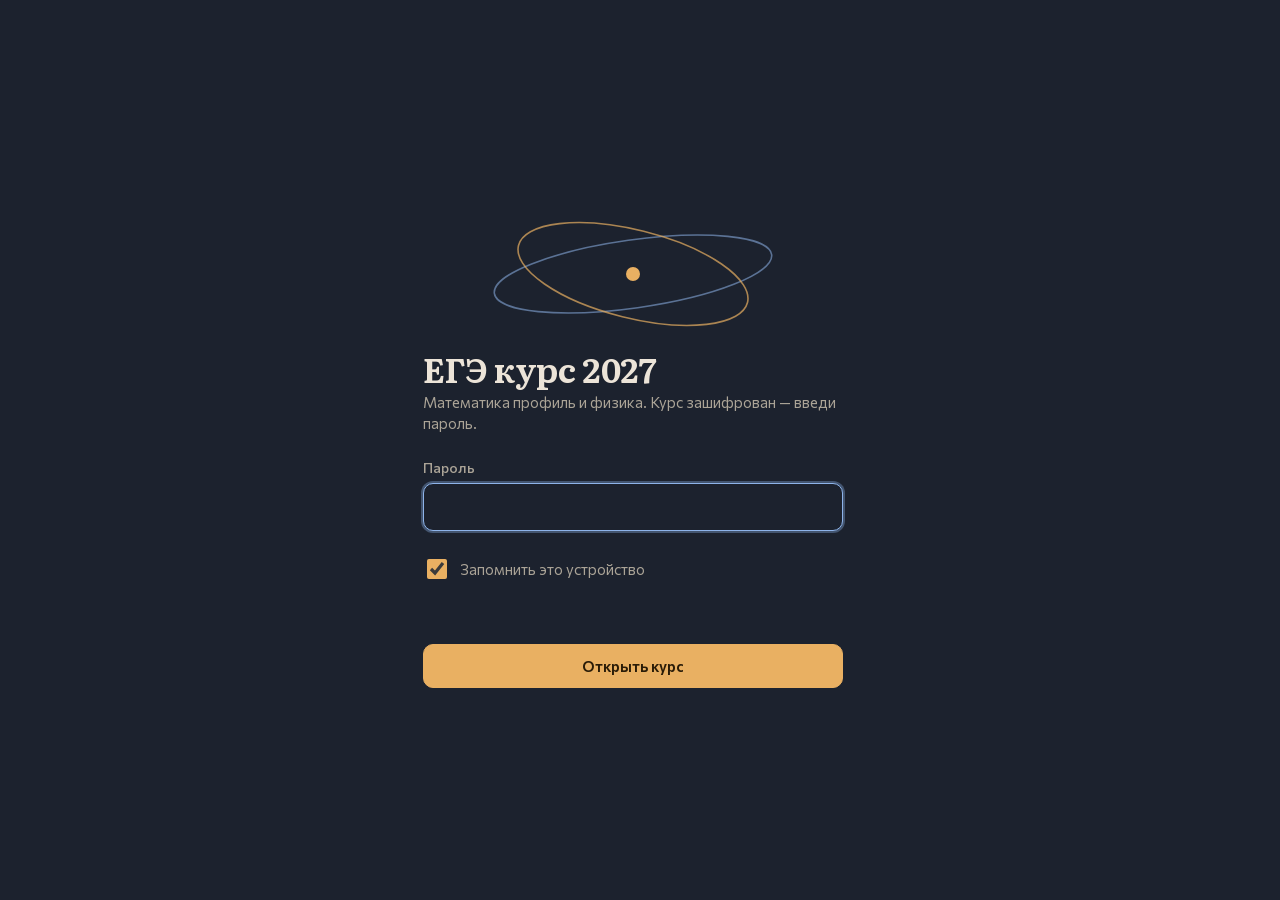
==== index.html @ e1918b82 "Этап 4: каркас курса — шифрование, PWA, прогресс, план, тренажёр, калькулятор - вход по паролю: PBKD" ====
<!doctype html>
<html lang="ru">
<head>
<meta charset="utf-8">
<meta name="viewport" content="width=device-width, initial-scale=1, viewport-fit=cover">
<meta name="theme-color" content="#1C222E">
<meta name="color-scheme" content="dark">
<meta name="robots" content="noindex, nofollow">
<meta name="referrer" content="no-referrer">
<meta http-equiv="Content-Security-Policy" content="default-src 'self'; script-src 'self' blob:; style-src 'self' 'unsafe-inline'; img-src 'self' data: blob:; font-src 'self'; connect-src 'self'; worker-src 'self'; manifest-src 'self'; base-uri 'none'; form-action 'none'; object-src 'none'">
<title>ЕГЭ курс 2027</title>
<meta name="description" content="Личный курс подготовки к ЕГЭ: профильная математика и физика">
<link rel="manifest" href="manifest.webmanifest">
<link rel="icon" href="assets/img/icon.svg" type="image/svg+xml">
<link rel="apple-touch-icon" href="assets/img/icon-180.png">
<meta name="apple-mobile-web-app-capable" content="yes">
<meta name="mobile-web-app-capable" content="yes">
<meta name="apple-mobile-web-app-status-bar-style" content="black-translucent">
<meta name="apple-mobile-web-app-title" content="ЕГЭ 2027">
<link rel="preload" href="assets/fonts/literata.woff2" as="font" type="font/woff2" crossorigin>
<link rel="preload" href="assets/fonts/commissioner.woff2" as="font" type="font/woff2" crossorigin>
<link rel="stylesheet" href="assets/css/tokens.css">
<link rel="stylesheet" href="assets/css/base.css">
<link rel="stylesheet" href="assets/css/chertezh.css">
<link rel="stylesheet" href="assets/vendor/katex/katex.min.css">
</head>
<body>
<a class="sr" href="#main">К содержанию</a>
<header class="top" id="top" hidden></header>
<main id="main" tabindex="-1">
  <div class="lock"><div class="lock-box"><h1>ЕГЭ курс 2027</h1><p class="lead">Загрузка…</p></div></div>
</main>
<div id="calc-host"></div>
<noscript><div class="page"><h1>ЕГЭ курс 2027</h1><p>Курс зашифрован и открывается только с включённым JavaScript.</p></div></noscript>
<script type="module" src="assets/js/app.js"></script>
</body>
</html>
---- assets/css/tokens.css ----
/* Токены дизайна «Вечерняя лампа» — значения и роли в DESIGN.md. Страницы используют только имена. */
@font-face { font-family: Literata; src: url("../fonts/literata.woff2") format("woff2"); font-weight: 400 700; font-style: normal; font-display: swap; }
@font-face { font-family: Literata; src: url("../fonts/literata-italic.woff2") format("woff2"); font-weight: 400; font-style: italic; font-display: swap; }
@font-face { font-family: Commissioner; src: url("../fonts/commissioner.woff2") format("woff2"); font-weight: 400 700; font-display: swap; }
:root {
  color-scheme: dark;
  /* цвет */
  --bg: #1C222E; --surface: #242B39; --surface2: #2C3546; --line: #3B4558; --line-strong: #66708A;
  --text: #ECE4D8; --muted: #ABA497; --primary: #E9B062; --on-primary: #2A1C08;
  --blue: #8EB4EA; --peach: #F2A98F; --ok: #8DC9A0; --err: #E8857A;
  --tint-blue: color-mix(in srgb, var(--blue) 12%, var(--surface));
  --tint-peach: color-mix(in srgb, var(--peach) 12%, var(--surface));
  --tint-ok: color-mix(in srgb, var(--ok) 12%, var(--surface));
  --tint-err: color-mix(in srgb, var(--err) 12%, var(--surface));
  /* шрифты */
  --font-text: Literata, Georgia, "Times New Roman", serif;
  --font-ui: Commissioner, system-ui, -apple-system, "Segoe UI", sans-serif;
  --font-math: KaTeX_Main, "Times New Roman", serif;
  /* шкала текста */
  --fs-h1: clamp(26px, 2.2vw + 18px, 34px); --fs-h2: clamp(20px, 1vw + 16px, 22px);
  --fs-text: clamp(18px, 0.3vw + 17px, 19px); --fs-ui: 15px; --fs-small: 13px;
  --lh-text: 1.65; --lh-head: 1.18; --lh-ui: 1.4;
  /* отступы и форма */
  --s1: 4px; --s2: 8px; --s3: 12px; --s4: 16px; --s5: 24px; --s6: 32px; --s7: 48px; --s8: 64px;
  --r-btn: 10px; --r-field: 12px; --r-panel: 16px;
  --measure: 720px; --page: 1200px; --tap: 44px;
  /* движение */
  --t-fast: 160ms; --t-ui: 220ms; --t-draw: 700ms; --t-fade: 350ms; --ease: cubic-bezier(.2, .7, .2, 1);
}
---- assets/css/base.css ----
/* Общий вид «Вечерняя лампа» — DESIGN.md. Только токены из tokens.css. */
*, *::before, *::after { box-sizing: border-box; }
html { -webkit-text-size-adjust: 100%; scrollbar-gutter: stable; }
body { margin: 0; background: var(--bg); color: var(--text); font: var(--fs-text)/var(--lh-text) var(--font-text); min-height: 100dvh;
  padding: env(safe-area-inset-top) env(safe-area-inset-right) env(safe-area-inset-bottom) env(safe-area-inset-left); }
button, input, select, textarea { font: inherit; color: inherit; }
a { color: var(--blue); text-underline-offset: 3px; }
:focus-visible { outline: 2px solid var(--blue); outline-offset: 2px; border-radius: 4px; }
[hidden] { display: none !important; }
.sr { position: absolute; width: 1px; height: 1px; overflow: hidden; clip: rect(0 0 0 0); white-space: nowrap; }
.ui { font-family: var(--font-ui); }
.muted { color: var(--muted); }
.nb { white-space: nowrap; }
.katex { font-size: 1.05em; }
.mathd { overflow-x: auto; overflow-y: hidden; padding: var(--s2) 0; margin: var(--s2) 0; }

/* ---------- шапка ---------- */
.top { position: sticky; top: 0; z-index: 20; background: color-mix(in srgb, var(--bg) 92%, transparent); border-bottom: 1px solid var(--line);
  font: 500 var(--fs-ui)/1 var(--font-ui); }
.top-in { max-width: var(--page); margin: 0 auto; display: flex; align-items: center; gap: var(--s2); padding: var(--s2) var(--s4); min-height: 56px; }
.brand { font-weight: 700; color: var(--text); text-decoration: none; margin-right: var(--s2); white-space: nowrap; }
.brand span { color: var(--primary); }
.nav { display: flex; gap: 2px; flex: 1; overflow-x: auto; scrollbar-width: none; }
.nav a { color: var(--muted); text-decoration: none; padding: 10px 12px; border-radius: var(--r-btn); white-space: nowrap; }
.nav a[aria-current="page"] { color: var(--text); background: var(--surface); }
.iconbtn { width: var(--tap); height: var(--tap); display: inline-grid; place-items: center; border: 0; background: transparent; color: var(--muted); border-radius: var(--r-btn); cursor: pointer; flex: none; }
.iconbtn:hover { color: var(--text); background: var(--surface); }
.iconbtn svg { width: 22px; height: 22px; stroke: currentColor; fill: none; stroke-width: 1.75; stroke-linecap: round; stroke-linejoin: round; }
.iconbtn[aria-pressed="false"] { opacity: .55; }
.sync-dot { width: 8px; height: 8px; border-radius: 50%; background: var(--ok); flex: none; }
.sync-dot.wait { background: var(--primary); } .sync-dot.off { background: var(--line-strong); }
/* телефон: разделы — нижняя панель (до неё достаёт большой палец), шапка — только бренд и кнопки */
@media (max-width: 760px) {
  .top-in { min-height: 52px; } .brand { flex: 1; }
  .nav { position: fixed; left: 0; right: 0; bottom: 0; z-index: 30; justify-content: space-around; gap: 0; background: color-mix(in srgb, var(--bg) 96%, transparent);
    border-top: 1px solid var(--line); padding: 4px 4px calc(4px + env(safe-area-inset-bottom)); }
  .nav a { flex: 1; text-align: center; padding: 12px 4px; font-size: 13px; border-radius: 10px; }
  body { padding-bottom: calc(64px + env(safe-area-inset-bottom)); }
  .toast { bottom: calc(80px + env(safe-area-inset-bottom)); }
}

/* ---------- страница ---------- */
.page { max-width: var(--page); margin: 0 auto; padding: var(--s5) var(--s4) var(--s8); }
.prose { max-width: var(--measure); }
h1 { font: 650 var(--fs-h1)/var(--lh-head) var(--font-text); margin: 0 0 var(--s2); text-wrap: balance; letter-spacing: -.01em; }
h2 { font: 650 var(--fs-h2)/1.25 var(--font-text); margin: var(--s7) 0 var(--s3); text-wrap: balance; scroll-margin-top: 72px; }
h3 { font: 650 19px/1.3 var(--font-text); margin: var(--s5) 0 var(--s2); scroll-margin-top: 72px; }
p { margin: 0 0 var(--s3); }
.lead { font: 400 15px/1.45 var(--font-ui); color: var(--muted); margin: 0 0 var(--s5); }
.grid2 { display: grid; gap: var(--s4); grid-template-columns: minmax(0, 1fr); }
@media (min-width: 900px) { .grid2 { grid-template-columns: minmax(0, 1.3fr) minmax(0, 1fr); } }

/* ---------- кнопки ---------- */
.btn { min-height: var(--tap); padding: 0 var(--s4); border-radius: var(--r-btn); border: 1px solid var(--line-strong); background: transparent; color: var(--text);
  font: 600 15px/1 var(--font-ui); display: inline-flex; align-items: center; justify-content: center; gap: var(--s2); cursor: pointer; text-decoration: none;
  transition: transform var(--t-fast) var(--ease), background var(--t-fast); }
.btn:hover { transform: translateY(-1px); }
.btn:disabled { opacity: .4; transform: none; cursor: default; }
.btn.primary { background: var(--primary); border-color: var(--primary); color: var(--on-primary); }
.btn.primary:hover { background: color-mix(in srgb, var(--primary) 92%, white); }
.btn.quiet { border-color: transparent; color: var(--blue); padding: 0 var(--s2); }
.btn.small { min-height: 36px; font-size: 14px; padding: 0 var(--s3); }
.row { display: flex; flex-wrap: wrap; gap: var(--s2); align-items: center; }

/* ---------- карточки ---------- */
.card { background: var(--surface); border-radius: var(--r-panel); padding: var(--s4) var(--s5); }
.card + .card { margin-top: var(--s3); }
.card h3:first-child, .card h2:first-child { margin-top: 0; }
.hint, .trap, .key, .known, .result { border-radius: var(--r-field); padding: var(--s3) var(--s4); margin: var(--s3) 0; font-size: .94em; }
.hint { background: var(--tint-blue); } .hint b, .hint strong:first-child { font-family: var(--font-ui); color: var(--blue); }
.trap { background: var(--tint-peach); } .trap > b { font-family: var(--font-ui); color: var(--peach); }
.key { background: color-mix(in srgb, var(--primary) 10%, var(--surface)); }
.hint p:last-child, .trap p:last-child, .key p:last-child { margin: 0; }
.result.ok { background: var(--tint-ok); } .result.bad { background: var(--tint-err); }
.result b { font-family: var(--font-ui); } .result.ok b { color: var(--ok); } .result.bad b { color: var(--err); }
.tbl { overflow-x: auto; margin: var(--s3) 0; }
table { border-collapse: collapse; font: 15px/1.4 var(--font-ui); min-width: 100%; }
th, td { text-align: left; padding: 8px 12px; border-bottom: 1px solid var(--line); vertical-align: top; }
th { color: var(--muted); font-weight: 600; }
td { font-variant-numeric: tabular-nums; }

/* ---------- поля ---------- */
.field { display: grid; gap: 6px; font: 500 14px/1.3 var(--font-ui); color: var(--muted); }
.input { min-height: 48px; border-radius: var(--r-btn); border: 1px solid var(--line-strong); background: var(--bg); color: var(--text); padding: 0 14px; font: 500 18px/1 var(--font-ui); width: 100%; min-width: 0; }
.input:focus { border-color: var(--blue); outline: none; box-shadow: 0 0 0 2px color-mix(in srgb, var(--blue) 35%, transparent); }
textarea.input { min-height: 120px; padding: 12px 14px; line-height: 1.5; font: 400 16px/1.5 var(--font-text); resize: vertical; }
.answer { display: flex; gap: var(--s2); margin-top: var(--s4); } .answer .input { flex: 1; }
.check { display: flex; gap: 10px; align-items: center; font: 15px/1.3 var(--font-ui); color: var(--muted); min-height: var(--tap); }
.check input { width: 20px; height: 20px; accent-color: var(--primary); }

/* ---------- вход ---------- */
.lock { min-height: 100dvh; display: grid; place-items: center; padding: var(--s5) var(--s4); }
.lock-box { width: min(420px, 100%); }
.lock h1 { margin-bottom: var(--s1); }
.lock form { display: grid; gap: var(--s4); margin-top: var(--s5); }
.lock .err { color: var(--err); font: 500 15px/1.4 var(--font-ui); min-height: 1.4em; margin: 0; }
.lock-art { width: 100%; max-width: 320px; margin: 0 auto var(--s4); display: block; }

/* ---------- главная ---------- */
.home { display: grid; gap: var(--s5); grid-template-columns: minmax(0, 1fr); }
@media (min-width: 960px) { .home { grid-template-columns: minmax(0, 1.15fr) minmax(0, 1fr); align-items: start; } }
.orbits-wrap { background: var(--surface); border-radius: var(--r-panel); padding: var(--s2); position: relative; }
.orbits-wrap svg { display: block; width: 100%; height: auto; touch-action: none; }
/* орбиты: цвет узла = состояние номера (селекторы сильнее стилей движка .ch …) */
.orbits-wrap .ch .orbit-m { stroke: var(--primary); stroke-opacity: .5; stroke-width: 1.4; }
.orbits-wrap .ch .orbit-f { stroke: var(--blue); stroke-opacity: .5; stroke-width: 1.4; }
.orbits-wrap .ch .ch-pt.node-new { fill: var(--line-strong); } .orbits-wrap .ch .ch-pt.node-work { fill: var(--blue); } .orbits-wrap .ch .ch-pt.node-done { fill: var(--primary); }
.orbits-wrap .ch .ch-pt.node-soon { fill-opacity: .55; } .orbits-wrap .ch .ch-pt.node-core { fill: var(--primary); stroke: none; }
.orbits-wrap .ch .ch-pt-hid { fill-opacity: .4; }
.orbits-wrap .ch .ch-label.node { font: 600 13px/1 var(--font-ui); font-style: normal; fill: var(--muted); stroke: var(--surface); stroke-width: 3px; }
.orbits-wrap .ch .ch-label.orbit-name { font: 600 13px/1 var(--font-ui); font-style: normal; fill: var(--text); stroke: var(--surface); stroke-width: 3px; }
.orbits-wrap svg { cursor: grab; }
.orbits-legend { display: flex; flex-wrap: wrap; gap: var(--s4); font: 13px/1.3 var(--font-ui); color: var(--muted); padding: var(--s2) var(--s3) var(--s3); }
.orbits-legend i { display: inline-block; width: 10px; height: 10px; border-radius: 50%; margin-right: 6px; vertical-align: -1px; }
.stats { display: grid; grid-template-columns: repeat(2, minmax(0, 1fr)); gap: var(--s3); }
.stat { background: var(--surface); border-radius: var(--r-field); padding: var(--s3) var(--s4); font-family: var(--font-ui); }
.stat .v { font: 700 28px/1.1 var(--font-ui); font-variant-numeric: tabular-nums; }
.stat .l { font-size: 13px; color: var(--muted); margin-top: 4px; }
.bar { height: 6px; background: var(--line); border-radius: 3px; overflow: hidden; margin-top: 8px; }
.bar > i { display: block; height: 100%; background: var(--primary); border-radius: 3px; }
.today .blocks { display: grid; gap: var(--s2); margin: var(--s3) 0 var(--s4); }
.block { display: grid; grid-template-columns: 56px minmax(0, 1fr); gap: var(--s3); align-items: start; padding: var(--s3); border-radius: var(--r-field); background: var(--surface2); font: 15px/1.4 var(--font-ui); }
.block .min { color: var(--primary); font-weight: 700; font-variant-numeric: tabular-nums; }
.block a { color: var(--text); }

/* ---------- списки номеров ---------- */
.nums { display: grid; gap: var(--s2); grid-template-columns: repeat(auto-fill, minmax(min(100%, 300px), 1fr)); }
.num { display: grid; grid-template-columns: 48px minmax(0, 1fr) auto; gap: var(--s3); align-items: center; padding: var(--s3) var(--s4); border-radius: var(--r-field);
  background: var(--surface); color: var(--text); text-decoration: none; font: 15px/1.35 var(--font-ui); border: 1px solid transparent; }
.num:hover { border-color: var(--line-strong); }
.num .n { font: 700 22px/1 var(--font-ui); color: var(--muted); font-variant-numeric: tabular-nums; }
.num .t { font-weight: 600; } .num .s { color: var(--muted); font-size: 13px; }
.num .st { font-size: 12px; color: var(--muted); text-align: right; }
.num.done .n { color: var(--primary); } .num.work .n { color: var(--blue); }
.num.soon { opacity: .6; }
.part-h { font: 600 14px/1.3 var(--font-ui); color: var(--muted); margin: var(--s5) 0 var(--s2); }

/* ---------- номер ---------- */
.num-head .row { margin-top: var(--s3); }
.tabs { display: flex; gap: 2px; border-bottom: 1px solid var(--line); margin: var(--s4) 0 var(--s5); overflow-x: auto; scrollbar-width: none; font: 600 15px/1 var(--font-ui); }
.tabs a { padding: 12px 14px; color: var(--muted); text-decoration: none; border-bottom: 2px solid transparent; white-space: nowrap; }
.tabs a[aria-current="page"] { color: var(--text); border-color: var(--primary); }
.doc { max-width: 1100px; }
.doc > :is(p, ul, ol, h2, h3, .hint, .trap, .key, .tbl, .mathd, .criteria) { max-width: var(--measure); }
.doc ul, .doc ol { padding-left: 1.3em; margin: 0 0 var(--s3); } .doc li { margin: 4px 0; }
.doc .mathd { position: relative; }
.add-formula { position: absolute; right: 0; top: 50%; transform: translateY(-50%); }
figure.fig { margin: var(--s4) 0; max-width: 560px; background: var(--surface2); border-radius: var(--r-field); padding: var(--s2); }
/* разворот примера: рисунок + шаги */
.example { margin: var(--s5) 0; display: grid; gap: var(--s4); grid-template-columns: minmax(0, 1fr); }
@media (min-width: 900px) { .example { grid-template-columns: minmax(0, 1.15fr) minmax(0, 1fr); align-items: start; } .example .panel { position: sticky; top: 72px; } }
.panel { background: var(--surface); border-radius: var(--r-panel); padding: var(--s2); }
.stage { background: var(--surface2); border-radius: var(--r-field); position: relative; overflow: hidden; }
.stage > svg { display: block; width: 100%; height: auto; }
.stage .view { position: absolute; top: 8px; right: 8px; min-height: 40px; z-index: 2; }
.stepbar { display: flex; gap: 6px; margin-top: var(--s2); align-items: center; }
.stepbar .chips { display: flex; gap: 6px; flex: 1; min-width: 0; }
.stepbar button { min-height: var(--tap); border-radius: var(--r-btn); border: 1px solid var(--line-strong); background: transparent; color: var(--muted); font: 500 14px/1.1 var(--font-ui); padding: 0 10px; cursor: pointer; }
.stepbar .chips button { flex: 1 1 0; min-width: 0; padding: 0 4px; overflow: hidden; text-overflow: ellipsis; white-space: nowrap; }
.stepbar button[aria-current="step"] { background: var(--primary); border-color: var(--primary); color: var(--on-primary); font-weight: 650; }
.stepbar .chips .nm { display: none; }
@media (min-width: 900px) { .stepbar .chips .n { display: none; } .stepbar .chips .nm { display: inline; } }
.caption { font: 15px/1.45 var(--font-ui); color: var(--muted); margin: var(--s2) var(--s1) 0; min-height: 2.9em; }
.caption b { color: var(--primary); }
.stepcards { display: grid; gap: var(--s2); min-width: 0; }
.stepcard, .task, .doc { overflow-wrap: break-word; min-width: 0; }
.stepcard { background: var(--surface); border-radius: var(--r-field); padding: var(--s3) var(--s4); border-left: 3px solid var(--line); cursor: pointer; }
.stepcard h4 { font: 650 15px/1.3 var(--font-ui); margin: 0 0 4px; color: var(--muted); }
.stepcard p:last-child { margin: 0; }
.stepcard.cur { border-left-color: var(--primary); } .stepcard.cur h4 { color: var(--primary); }
.stepcard.later { opacity: .55; }
.ex-answer { font: 600 15px/1.4 var(--font-ui); color: var(--ok); margin-top: var(--s2); }
@media (max-width: 899px) { .example .panel { position: sticky; top: 52px; z-index: 5; } .example .stage > svg { max-height: 40dvh; } }
/* тренажёр */
.task { background: var(--surface); border-radius: var(--r-panel); padding: var(--s4) var(--s5); max-width: 860px; }
.task-meta { font: 13px/1.3 var(--font-ui); color: var(--muted); display: flex; gap: var(--s3); flex-wrap: wrap; margin-bottom: var(--s2); }
.task .fig { margin: var(--s3) 0; }
.typebar { display: flex; flex-wrap: wrap; gap: 6px; margin-bottom: var(--s4); }
.typebar button { min-height: 36px; border-radius: 18px; border: 1px solid var(--line-strong); background: transparent; color: var(--muted); font: 500 14px/1 var(--font-ui); padding: 0 14px; cursor: pointer; }
.typebar button[aria-pressed="true"] { border-color: var(--primary); color: var(--text); }
.src { font: 13px/1.4 var(--font-ui); color: var(--muted); margin-top: var(--s3); }

/* ---------- калькулятор ---------- */
.calc { position: fixed; right: 16px; bottom: 16px; width: 340px; max-width: calc(100vw - 32px); z-index: 40; background: var(--surface); border: 1px solid var(--line-strong);
  border-radius: var(--r-panel); box-shadow: 0 18px 40px rgba(0, 0, 0, .35); font-family: var(--font-ui); }
.calc-h { display: flex; align-items: center; gap: var(--s2); padding: 6px 6px 6px 14px; cursor: move; touch-action: none; border-bottom: 1px solid var(--line); }
.calc-h b { flex: 1; font-size: 14px; }
.calc-modes { display: flex; gap: 4px; padding: 8px 10px 0; }
.calc-modes button { flex: 1; min-height: 36px; border-radius: 8px; border: 1px solid var(--line-strong); background: transparent; color: var(--muted); font: 600 13px/1 var(--font-ui); cursor: pointer; }
.calc-modes button[aria-pressed="true"] { background: var(--primary); color: var(--on-primary); border-color: var(--primary); }
.calc-screen { margin: 10px; padding: 10px 12px; border-radius: 10px; background: var(--bg); min-height: 76px; text-align: right; }
.calc-screen .expr { font: 15px/1.4 var(--font-ui); color: var(--muted); word-break: break-all; min-height: 1.4em; }
.calc-screen .res { font: 600 26px/1.2 var(--font-ui); font-variant-numeric: tabular-nums; word-break: break-all; }
.calc-screen .note { font: 12px/1.3 var(--font-ui); color: var(--peach); min-height: 1.3em; }
.keys { display: grid; grid-template-columns: repeat(5, 1fr); gap: 6px; padding: 0 10px 10px; }
.keys button { min-height: 44px; border-radius: 9px; border: 0; background: var(--surface2); color: var(--text); font: 600 16px/1 var(--font-ui); cursor: pointer; }
.keys button.op { color: var(--blue); } .keys button.eq { background: var(--primary); color: var(--on-primary); } .keys button.fn { font-size: 14px; color: var(--muted); }
.calc-extra { padding: 0 10px 10px; display: grid; gap: 8px; }
.calc-extra .consts { display: flex; flex-wrap: wrap; gap: 4px; }
.calc-extra .consts button { min-height: 32px; border-radius: 8px; border: 1px solid var(--line); background: transparent; color: var(--muted); font: 13px/1 var(--font-ui); padding: 0 8px; cursor: pointer; }
.calc-extra select { min-height: 36px; border-radius: 8px; background: var(--bg); color: var(--text); border: 1px solid var(--line-strong); padding: 0 8px; }
.calc-hist { max-height: 96px; overflow: auto; font: 13px/1.5 var(--font-ui); color: var(--muted); }
@media (max-width: 640px) { .calc { left: 0; right: 0; bottom: 0; width: auto; max-width: none; border-radius: var(--r-panel) var(--r-panel) 0 0; max-height: 58dvh; overflow: auto; } .calc-h { cursor: default; } }

/* ---------- прочее ---------- */
.toast { position: fixed; left: 50%; bottom: calc(20px + env(safe-area-inset-bottom)); transform: translateX(-50%); background: var(--surface2); color: var(--text); border: 1px solid var(--line-strong);
  padding: 12px 18px; border-radius: 12px; font: 500 15px/1.3 var(--font-ui); z-index: 60; max-width: calc(100vw - 32px); }
.empty { color: var(--muted); font: 15px/1.5 var(--font-ui); padding: var(--s5) 0; }
.list { display: grid; gap: var(--s2); }
.list .item { background: var(--surface); border-radius: var(--r-field); padding: var(--s3) var(--s4); }
.list .item .t { font: 600 15px/1.3 var(--font-ui); margin-bottom: 4px; }
.week { display: grid; gap: var(--s2); }
.day { display: grid; grid-template-columns: 92px minmax(0, 1fr); gap: var(--s3); padding: var(--s3) var(--s4); border-radius: var(--r-field); background: var(--surface); font: 15px/1.4 var(--font-ui); }
.day .d { color: var(--muted); } .day.today { outline: 2px solid var(--primary); }
.day.rest { opacity: .5; } .day.exam { background: color-mix(in srgb, var(--primary) 18%, var(--surface)); }

@media (prefers-reduced-motion: reduce) { * { transition: none !important; animation: none !important; } }
@media print {
  :root { --bg: #fff; --surface: #fff; --surface2: #fff; --text: #111; --muted: #444; --line: #bbb; --line-strong: #888; --primary: #8a5a10; --blue: #1d4f91; --peach: #9a3b1e; }
  body { font-size: 11pt; } .top, .tabs, .stepbar, .calc, .answer, .btn, .iconbtn, .add-formula, .toast, .no-print { display: none !important; }
  .page { padding: 0; } .example { grid-template-columns: 1fr 1fr; break-inside: avoid; } .example .panel { position: static; }
  .stepcard.later { opacity: 1; } .card, .stepcard, .hint, .trap { border: 1px solid #ccc; } h2 { break-after: avoid; } figure.fig { break-inside: avoid; }
  @page { size: A4; margin: 14mm; }
}
---- assets/css/chertezh.css ----
/* Стиль чертежей курса (черновик для DRAWINGS.md). Цвета берутся из токенов сайта. */
.ch { --ink: var(--text, #EEE6DA); --faint: var(--muted, #ABA497); --c-con: var(--blue, #8EB4EA);
  --c-acc: var(--primary, #E9B062); --c-acc2: var(--peach, #F2A98F); --c-face: var(--blue, #8EB4EA);
  --w: 2.2; display: block; width: 100%; height: auto; user-select: none; -webkit-user-select: none; overflow: visible; }
.ch-drag { cursor: grabbing; }
.ch line, .ch polyline, .ch polygon, .ch path, .ch circle { vector-effect: non-scaling-stroke; }
/* роли линий */
.ch .ch-line, .ch .ch-poly, .ch .ch-curve { stroke: var(--ink); stroke-width: var(--w); fill: none; stroke-linecap: round; stroke-linejoin: round; }
.ch .ch-hidden { stroke: var(--faint); stroke-width: 1.6; stroke-dasharray: 7 6; fill: none; }
.ch .construct { stroke: var(--c-con); stroke-width: 1.6; }
.ch .ch-hidden.construct { stroke: var(--c-con); stroke-opacity: .7; }
.ch .accent { stroke: var(--c-acc); stroke-width: 3.6; }
.ch .accent2 { stroke: var(--c-acc2); stroke-width: 3.6; }
.ch .ch-hidden.accent, .ch .ch-hidden.accent2 { stroke-width: 2.4; }
.ch .thin { stroke-width: 1.4; }
.ch .ch-face { fill: var(--c-face); fill-opacity: .07; stroke: none; }
.ch .ch-face.section { fill: var(--c-acc); fill-opacity: .22; }
.ch .ch-face.ghost { fill-opacity: 0; }
.ch .ch-pt { fill: var(--ink); stroke: var(--bg, #1C222E); stroke-width: 1.5; }
.ch .ch-pt-hid { fill: var(--faint); }
.ch .ch-pt.accent { fill: var(--c-acc); }
.ch .ch-angle { stroke: var(--c-acc); stroke-width: 1.8; fill: none; }
.ch .ch-tick { stroke: var(--c-acc); stroke-width: 2; }
.ch .ch-vec { stroke-width: 3; stroke: var(--ink); }
.ch .ch-head { fill: var(--ink); stroke: none; }
.ch .v-vel, .ch .ch-head.v-vel { stroke: var(--c-acc); fill: var(--c-acc); }
.ch .ch-vec.v-vel { fill: none; }
.ch .v-force, .ch .ch-head.v-force { stroke: var(--c-acc2); fill: var(--c-acc2); }
.ch .ch-vec.v-force { fill: none; }
.ch .v-field, .ch .ch-head.v-field { stroke: var(--c-con); fill: var(--c-con); }
.ch .ch-vec.v-field { fill: none; stroke-width: 1.8; }
/* подписи: курсив как в формулах (KaTeX Math), обводка цветом фона — подпись читается поверх линий */
.ch .ch-label { font: italic 21px/1 KaTeX_Math, "Times New Roman", serif; fill: var(--ink); text-anchor: middle; dominant-baseline: central;
  paint-order: stroke; stroke: var(--surface2, #2C3546); stroke-width: 4px; stroke-linejoin: round; }
.ch .ch-label.v-vel { fill: var(--c-acc); } .ch .ch-label.v-force { fill: var(--c-acc2); } .ch .ch-label.v-field { fill: var(--c-con); }
.ch .ch-label.num { font-style: normal; font-family: KaTeX_Main, serif; font-size: 18px; fill: var(--faint); }
.ch .ch-sub { font-size: 70%; }

/* клетчатая сетка как в КИМ */
.ch .ch-grid line { stroke: var(--line, #3B4558); stroke-width: 1; }
.ch .ch-grid line.ax { stroke: var(--faint); stroke-width: 1.5; }
.ch .ch-grid .ax-head { fill: var(--faint); }
.ch .ch-grid .ax-num { font: 15px KaTeX_Main, serif; fill: var(--faint); text-anchor: middle; dominant-baseline: central; paint-order: stroke; stroke: var(--surface2, #2C3546); stroke-width: 4px; }
.ch .ch-grid .ax-name { font: italic 18px KaTeX_Math, serif; fill: var(--faint); text-anchor: middle; dominant-baseline: central; }

/* шаги: элемент виден, если его шаг ≤ текущего; вперёд линия прорисовывается, назад плавно гаснет */
.ch [data-step] { opacity: 0; transition: opacity .35s ease; }
.ch [data-step].on { opacity: 1; }
.ch:not(.ch-back):not(.ch-instant) .ch-lines [data-step].now:is(.ch-line, .ch-curve, .ch-vec, .ch-poly) {
  animation: ch-draw .7s ease-out backwards; }
.ch:not(.ch-back):not(.ch-instant) [data-step].now { transition-duration: .5s; }
.ch.ch-instant [data-step] { transition: none; }
/* штрих только на время анимации (fill-mode backwards) — потом линия сплошная при любом размере экрана */
@keyframes ch-draw { from { stroke-dasharray: var(--len) var(--len); stroke-dashoffset: var(--len); } to { stroke-dasharray: var(--len) var(--len); stroke-dashoffset: 0; } }
/* текущий шаг подсвечен, прошлые — спокойные */
.ch .ch-lines [data-step].on:not(.now).accent, .ch .ch-lines [data-step].on:not(.now).accent2 { stroke-opacity: .7; }
@media (prefers-reduced-motion: reduce) { .ch [data-step] { transition: none !important; animation: none !important; } }
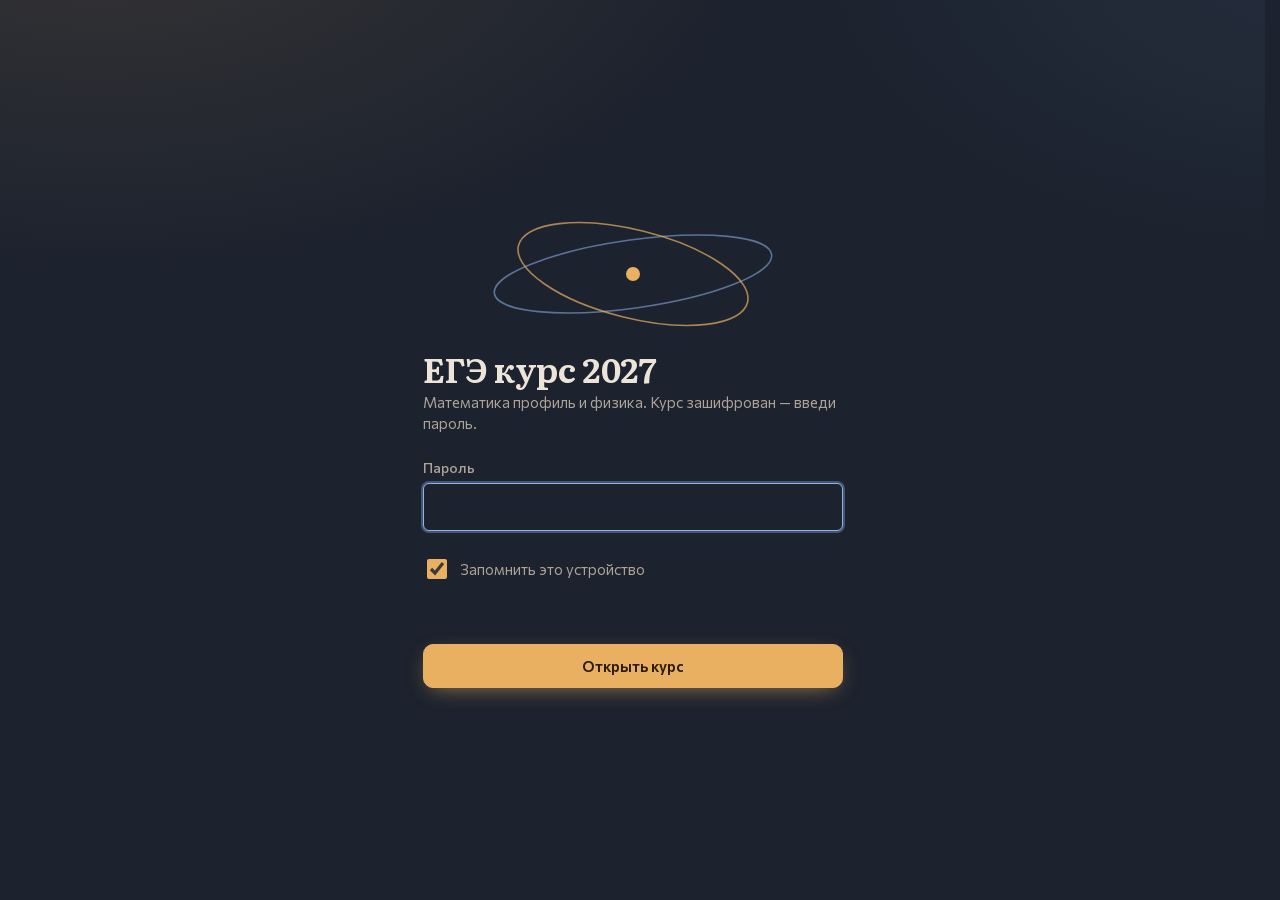
==== commit 92de093b: "Дизайн v2: свет лампы, крупнее на ПК, главная в две колонки (занятие, отсчёт, прогноз), бургер-меню " ====
--- a/index.html
+++ b/index.html
@@ -21,6 +21,7 @@
 <link rel="preload" href="assets/fonts/commissioner.woff2" as="font" type="font/woff2" crossorigin>
 <link rel="stylesheet" href="assets/css/tokens.css">
 <link rel="stylesheet" href="assets/css/base.css">
+  <link rel="stylesheet" href="assets/css/v2.css">
 <link rel="stylesheet" href="assets/css/chertezh.css">
 <link rel="stylesheet" href="assets/vendor/katex/katex.min.css">
 </head>
--- a/assets/css/base.css
+++ b/assets/css/base.css
@@ -15,7 +15,7 @@
 .mathd { overflow-x: auto; overflow-y: hidden; padding: var(--s2) 0; margin: var(--s2) 0; }
 
 /* ---------- шапка ---------- */
-.top { position: sticky; top: 0; z-index: 20; background: color-mix(in srgb, var(--bg) 92%, transparent); border-bottom: 1px solid var(--line);
+.top { position: sticky; top: 0; z-index: 20; background: color-mix(in srgb, var(--bg) 96%, black); border-bottom: 1px solid var(--line);
   font: 500 var(--fs-ui)/1 var(--font-ui); }
 .top-in { max-width: var(--page); margin: 0 auto; display: flex; align-items: center; gap: var(--s2); padding: var(--s2) var(--s4); min-height: 56px; }
 .brand { font-weight: 700; color: var(--text); text-decoration: none; margin-right: var(--s2); white-space: nowrap; }
@@ -98,18 +98,8 @@
 
 /* ---------- главная ---------- */
 .home { display: grid; gap: var(--s5); grid-template-columns: minmax(0, 1fr); }
-@media (min-width: 960px) { .home { grid-template-columns: minmax(0, 1.15fr) minmax(0, 1fr); align-items: start; } }
-.orbits-wrap { background: var(--surface); border-radius: var(--r-panel); padding: var(--s2); position: relative; }
-.orbits-wrap svg { display: block; width: 100%; height: auto; touch-action: none; }
+
 /* орбиты: цвет узла = состояние номера (селекторы сильнее стилей движка .ch …) */
-.orbits-wrap .ch .orbit-m { stroke: var(--primary); stroke-opacity: .5; stroke-width: 1.4; }
-.orbits-wrap .ch .orbit-f { stroke: var(--blue); stroke-opacity: .5; stroke-width: 1.4; }
-.orbits-wrap .ch .ch-pt.node-new { fill: var(--line-strong); } .orbits-wrap .ch .ch-pt.node-work { fill: var(--blue); } .orbits-wrap .ch .ch-pt.node-done { fill: var(--primary); }
-.orbits-wrap .ch .ch-pt.node-soon { fill-opacity: .55; } .orbits-wrap .ch .ch-pt.node-core { fill: var(--primary); stroke: none; }
-.orbits-wrap .ch .ch-pt-hid { fill-opacity: .4; }
-.orbits-wrap .ch .ch-label.node { font: 600 13px/1 var(--font-ui); font-style: normal; fill: var(--muted); stroke: var(--surface); stroke-width: 3px; }
-.orbits-wrap .ch .ch-label.orbit-name { font: 600 13px/1 var(--font-ui); font-style: normal; fill: var(--text); stroke: var(--surface); stroke-width: 3px; }
-.orbits-wrap svg { cursor: grab; }
 .orbits-legend { display: flex; flex-wrap: wrap; gap: var(--s4); font: 13px/1.3 var(--font-ui); color: var(--muted); padding: var(--s2) var(--s3) var(--s3); }
 .orbits-legend i { display: inline-block; width: 10px; height: 10px; border-radius: 50%; margin-right: 6px; vertical-align: -1px; }
 .stats { display: grid; grid-template-columns: repeat(2, minmax(0, 1fr)); gap: var(--s3); }
@@ -222,3 +212,91 @@
   .stepcard.later { opacity: 1; } .card, .stepcard, .hint, .trap { border: 1px solid #ccc; } h2 { break-after: avoid; } figure.fig { break-inside: avoid; }
   @page { size: A4; margin: 14mm; }
 }
+
+/* ===== номер «сначала задача» (этап 6, 06.11): карточки типов, экран задачи, черновик, панель теории ===== */
+.num-hero { display: grid; grid-template-columns: 1fr auto; gap: var(--s5); align-items: center; }
+.ring { --p: 0; width: 84px; height: 84px; border-radius: 50%; background: conic-gradient(var(--primary) calc(var(--p) * 1%), var(--surface2) 0); display: grid; place-items: center; }
+.ring span { width: 66px; height: 66px; border-radius: 50%; background: var(--bg); display: grid; place-items: center; text-align: center; font: 700 15px/1.1 var(--font-ui); }
+.ring small { display: block; font-weight: 400; color: var(--muted); font-size: 11px; }
+.check-card { display: flex; align-items: center; justify-content: space-between; gap: var(--s4); padding: 18px 20px; border-radius: var(--r-panel); margin-bottom: var(--s5);
+  background: linear-gradient(110deg, color-mix(in srgb, var(--primary) 16%, var(--surface)) 0%, var(--surface) 70%); border: 1px solid color-mix(in srgb, var(--primary) 35%, var(--line)); font-family: var(--font-ui); }
+.check-card b { font-size: 17px; } .check-card p { margin: 2px 0 0; color: var(--muted); }
+.types { display: grid; grid-template-columns: repeat(auto-fill, minmax(300px, 1fr)); gap: 12px; }
+.type-card { display: flex; flex-direction: column; gap: 10px; background: var(--surface); border: 1px solid transparent; border-radius: var(--r-panel); padding: 16px 18px; text-decoration: none; color: var(--text); font-family: var(--font-ui); transition: border-color var(--t-fast), transform var(--t-fast); }
+.type-card:hover { border-color: var(--line-strong); transform: translateY(-1px); }
+.type-card .row1 { display: flex; justify-content: space-between; gap: 12px; align-items: baseline; }
+.type-card .n { color: var(--primary); margin-right: 8px; } .type-card .cnt { color: var(--muted); font-size: var(--fs-small); white-space: nowrap; }
+.type-card .what { color: var(--muted); font-size: var(--fs-small); line-height: 1.45; }
+.bar { height: 6px; background: var(--surface2); border-radius: 4px; overflow: hidden; } .bar i { display: block; height: 100%; background: var(--primary); }
+.solve-head { margin-bottom: var(--s3); } .crumbs a { color: var(--muted); }
+.dots { display: flex; gap: 5px; flex-wrap: wrap; margin-top: 6px; } .dots i { width: 9px; height: 9px; border-radius: 50%; background: var(--surface2); }
+.dots i.ok { background: var(--ok); } .dots i.cur { outline: 2px solid var(--primary); outline-offset: 1px; }
+.work { display: grid; grid-template-columns: minmax(0, 1fr) minmax(0, 1fr); gap: var(--s4); align-items: start; }
+.work .task { max-width: none; }
+.board { position: sticky; top: 72px; background: var(--surface); border-radius: var(--r-panel); padding: 10px; }
+.board > h4 { margin: 2px 4px 8px; font: 600 12px var(--font-ui); color: var(--muted); text-transform: uppercase; letter-spacing: .06em; }
+.task .chip { font: 12px var(--font-ui); padding: 3px 9px; border-radius: 999px; background: var(--surface2); color: var(--muted); }
+.task .chip.lv3 { color: var(--peach); } .task .chip.lv2 { color: var(--primary); }
+.task .tools { display: flex; gap: 8px; flex-wrap: wrap; margin-top: var(--s3); }
+.solve-nav { display: flex; justify-content: space-between; align-items: center; gap: var(--s3); margin-top: var(--s4); }
+.dw-scrim { position: fixed; inset: 0; background: rgba(8, 10, 16, .55); z-index: 60; opacity: 0; pointer-events: none; transition: opacity var(--t-ui); }
+.dw-scrim.on { opacity: 1; pointer-events: auto; }
+.dw { position: fixed; z-index: 70; top: 0; right: 0; bottom: 0; width: min(620px, 100vw); background: var(--bg); border-left: 1px solid var(--line); transform: translateX(100%); transition: transform var(--t-ui) var(--ease); display: flex; flex-direction: column; }
+.dw.on { transform: none; }
+.dw-head { display: flex; justify-content: space-between; align-items: center; gap: 12px; padding: 12px 18px; border-bottom: 1px solid var(--line); font-family: var(--font-text); font-size: 18px; }
+.dw-body { flex: 1; min-height: 0; overflow-y: auto; overscroll-behavior: contain; padding: 18px 20px 48px; }
+.dw-body .example { grid-template-columns: minmax(0, 1fr) !important; } .dw-body .example .panel { position: static !important; }
+.dw-sep { margin-top: var(--s6); padding-top: var(--s4); border-top: 1px solid var(--line); }
+/* теория — разведена: разделы карточками, воздух между абзацами */
+.doc p { margin: 0 0 14px; } .doc li { margin: 0 0 10px; }
+.theory .th-sec { border-top: 1px solid var(--line); padding-top: var(--s4); margin-top: var(--s5); }
+.theory .th-sec > h3 { margin-top: 0; }
+.toc { display: flex; gap: 8px; flex-wrap: wrap; margin: var(--s3) 0 var(--s4); } .toc a { font: 13px var(--font-ui); padding: 5px 10px; border-radius: 999px; background: var(--surface); color: var(--muted); text-decoration: none; }
+.doc .mathd { overflow-x: auto; scrollbar-width: thin; }
+@media (max-width: 899px) {
+  .work { grid-template-columns: minmax(0, 1fr); } .board { position: static; }
+  .num-hero { grid-template-columns: 1fr; } .ring { display: none; }
+  .check-card { flex-direction: column; align-items: stretch; }
+  .types { grid-template-columns: minmax(0, 1fr); }
+  .dw { top: auto; left: 0; width: 100vw; height: 88dvh; border-left: 0; border-top: 1px solid var(--line); border-radius: 18px 18px 0 0; transform: translateY(100%); }
+  .dw.on { transform: none; }
+  .solve-nav { position: sticky; bottom: 0; background: var(--bg); padding: 10px 0 calc(10px + env(safe-area-inset-bottom)); border-top: 1px solid var(--line); z-index: 15; }
+  .doc .mathd .katex-display { font-size: .92em; }
+}
+@media print { .board, .solve-nav, .dw, .dw-scrim { display: none !important; } }
+@media (max-width: 760px) { .solve-nav { bottom: calc(48px + env(safe-area-inset-bottom)); padding-bottom: 10px; } .solve-nav .btn { padding: 0 12px; } }
+@media (max-width: 760px) { .solve-nav { gap: 6px; } .solve-nav .row { flex-wrap: nowrap; gap: 6px; } .solve-nav .btn { min-height: 40px; font-size: 14px; padding: 0 10px; white-space: nowrap; } }
+
+/* главная: карта номеров вместо 3D-орбит (06.11) */
+.home { max-width: 980px; }
+.pmap { background: var(--surface); border-radius: var(--r-panel); font-family: var(--font-ui); }
+.pmap > summary { list-style: none; cursor: pointer; display: flex; justify-content: space-between; align-items: center; gap: var(--s3); flex-wrap: wrap; padding: 16px 20px; }
+.pmap > summary::-webkit-details-marker { display: none; }
+.pmap > summary::after { content: '▾'; color: var(--muted); transition: transform var(--t-fast); } .pmap[open] > summary::after { transform: rotate(180deg); }
+.pm-t { font: 600 18px var(--font-text); } .pm-c { display: flex; gap: 6px 12px; align-items: center; flex-wrap: wrap; color: var(--muted); font-size: 13px; margin-left: auto; }
+.pm-c i, .nchip::before { width: 9px; height: 9px; border-radius: 50%; display: inline-block; }
+.pm-c i.done, .nchip.done::before { background: var(--primary); } .pm-c i.work, .nchip.work::before { background: var(--blue); } .pm-c i.new, .nchip.new::before { background: var(--line-strong); }
+.pm-body { padding: 0 20px 20px; display: grid; gap: var(--s5); }
+.pm-sub h3 { margin: 0 0 var(--s3); font: 600 15px var(--font-ui); color: var(--muted); text-transform: uppercase; letter-spacing: .05em; }
+.pm-grid { display: grid; grid-template-columns: repeat(3, minmax(0, 1fr)); gap: var(--s3); }
+.pm-col { background: var(--bg); border-radius: var(--r-field); padding: 10px; min-height: 60px; }
+.pm-h { font-size: 13px; color: var(--muted); margin-bottom: 8px; }
+.pm-list { display: flex; flex-direction: column; gap: 4px; }
+.nchip { display: flex; align-items: center; gap: 8px; padding: 6px 8px; border-radius: 8px; text-decoration: none; color: var(--text); font-size: 13px; line-height: 1.25; }
+.nchip:hover { background: var(--surface2); } .nchip::before { content: ''; flex: none; }
+.nchip b { min-width: 20px; color: var(--muted); } .nchip span { overflow: hidden; text-overflow: ellipsis; white-space: nowrap; }
+@media (max-width: 760px) { .pm-grid { grid-template-columns: minmax(0, 1fr); } .pm-body { padding: 0 12px 14px; } .pmap > summary { padding: 14px; } }
+
+/* справочник формул */
+.ref-cards { display: grid; grid-template-columns: repeat(auto-fill, minmax(260px, 1fr)); gap: 12px; margin-top: var(--s4); }
+.ref-tools { display: flex; gap: var(--s2); margin-bottom: var(--s3); position: sticky; top: 58px; z-index: 10; background: var(--bg); padding: 8px 0; }
+.ref-tools .input { flex: 1; min-width: 0; }
+.ref-doc .ref-sec { border-top: 1px solid var(--line); padding-top: var(--s4); margin-top: var(--s5); }
+.ref-doc .ref-sec > h2 { margin-top: 0; }
+.ref-doc h3 { margin: var(--s5) 0 var(--s2); }
+.ref-doc .fig { max-width: 420px; margin: 4px 0 14px; }
+.ref-doc .tbl table td, .ref-doc .tbl table th { vertical-align: top; }
+.ref-hide { display: none !important; }
+
+.danger-zone { border: 1px solid color-mix(in srgb, var(--err) 45%, var(--line)); }
+.btn.danger { background: var(--err); color: #2a0c08; border-color: var(--err); font-weight: 700; } .btn.danger:disabled { opacity: .45; }
--- a/assets/css/v2.css
+++ b/assets/css/v2.css
@@ -0,0 +1,94 @@
+/* ===================== ДИЗАЙН v2 «Вечерняя лампа» (06.11): свет лампы, крупнее на ПК, бургер на телефоне =====================
+   Подключается после base.css и уточняет его. Токены — tokens.css. */
+body { background:
+    radial-gradient(1100px 620px at 8% -12%, color-mix(in srgb, var(--primary) 13%, transparent), transparent 62%),
+    radial-gradient(900px 520px at 105% -5%, color-mix(in srgb, var(--blue) 8%, transparent), transparent 60%),
+    var(--bg);
+  background-attachment: fixed; }
+@media (min-width: 1200px) { :root { --fs-ui: 16px; --fs-small: 14px; --page: 1280px; } .page { padding-top: var(--s6); } }
+:focus-visible { outline: 2px solid var(--blue); outline-offset: 2px; border-radius: 6px; }
+@media (prefers-reduced-motion: reduce) { *, *::before, *::after { transition: none !important; animation: none !important; scroll-behavior: auto !important; } }
+
+/* шапка и бренд */
+.top { background: color-mix(in srgb, var(--bg) 88%, transparent); backdrop-filter: blur(12px) saturate(1.2); -webkit-backdrop-filter: blur(12px) saturate(1.2); }
+.top-in { min-height: 60px; gap: var(--s3); }
+.brand { display: inline-flex; align-items: center; gap: 10px; font: 700 18px/1 var(--font-text); letter-spacing: .01em; }
+.brand b { color: var(--primary); font-weight: 700; }
+.lamp { width: 12px; height: 12px; border-radius: 50%; background: var(--primary); box-shadow: 0 0 0 4px color-mix(in srgb, var(--primary) 18%, transparent), 0 0 18px 4px color-mix(in srgb, var(--primary) 45%, transparent); }
+.nav svg { display: none; }
+.nav a { position: relative; font-weight: 500; }
+.nav a[aria-current="page"] { background: transparent; color: var(--text); }
+.nav a[aria-current="page"]::after { content: ""; position: absolute; left: 12px; right: 12px; bottom: 2px; height: 2px; border-radius: 2px; background: var(--primary); }
+.menu-extra { display: none; }
+.burger { display: none; }
+
+/* телефон: нижней панели больше нет — бургер-меню сверху */
+@media (max-width: 760px) {
+  body { padding-bottom: 0; }
+  .toast { bottom: calc(20px + env(safe-area-inset-bottom)); }
+  .burger { display: inline-grid; margin-left: -8px; }
+  .brand { flex: 1; font-size: 17px; }
+  .nav { position: fixed; left: 0; right: 0; top: 56px; bottom: auto; max-height: calc(100dvh - 56px); overflow-y: auto; z-index: 40;
+    flex-direction: column; justify-content: flex-start; gap: 2px; padding: 10px 12px calc(16px + env(safe-area-inset-bottom)); background: var(--bg); border-top: 1px solid var(--line); border-bottom: 1px solid var(--line);
+    box-shadow: 0 24px 40px rgba(0, 0, 0, .45); opacity: 0; transform: translateY(-8px); pointer-events: none; transition: opacity var(--t-ui), transform var(--t-ui); }
+  body.menu-open .nav { opacity: 1; transform: none; pointer-events: auto; }
+  body.menu-open { overflow: hidden; }
+  .nav a { display: flex; align-items: center; gap: 14px; text-align: left; padding: 14px 12px; font-size: 17px; border-radius: 12px; flex: none; }
+  .nav a[aria-current="page"] { background: var(--surface); }
+  .nav a[aria-current="page"]::after { display: none; }
+  .nav svg { display: block; width: 22px; height: 22px; stroke: currentColor; fill: none; stroke-width: 1.75; stroke-linecap: round; stroke-linejoin: round; color: var(--primary); flex: none; }
+  .menu-extra { display: flex; flex-direction: column; gap: 2px; margin-top: 8px; padding-top: 8px; border-top: 1px solid var(--line); }
+  .menu-extra svg { color: var(--muted); }
+  .solve-nav { bottom: 0 !important; }
+  .top .iconbtn[data-sound] { display: none; }
+}
+
+/* общие карточки, кнопки, вкладки */
+.card { background: linear-gradient(180deg, color-mix(in srgb, var(--surface) 98%, white), var(--surface)); border: 1px solid color-mix(in srgb, var(--line) 70%, transparent); border-radius: var(--r-panel); padding: var(--s4) var(--s5); }
+.card-h { display: flex; justify-content: space-between; align-items: baseline; gap: var(--s3); margin-bottom: var(--s3); }
+.card-h h2 { margin: 0; font: 600 20px/1.2 var(--font-text); }
+.btn { transition: transform var(--t-fast), box-shadow var(--t-fast), background var(--t-fast), border-color var(--t-fast); }
+.btn.primary { box-shadow: 0 6px 22px -8px color-mix(in srgb, var(--primary) 70%, transparent); }
+.btn.primary:hover { transform: translateY(-1px); box-shadow: 0 10px 28px -8px color-mix(in srgb, var(--primary) 80%, transparent); }
+.small { font-size: 13px; }
+@media (max-width: 760px) { .tabs { -webkit-mask-image: linear-gradient(90deg, #000 85%, transparent); mask-image: linear-gradient(90deg, #000 85%, transparent); } }
+
+/* главная v2 */
+.home2 .hero { margin-bottom: var(--s5); }
+.eyebrow { margin: 0 0 6px; font: 600 13px/1 var(--font-ui); letter-spacing: .08em; text-transform: uppercase; color: var(--primary); }
+.home2 h1 { margin: 0 0 6px; font-size: clamp(30px, 2.4vw + 16px, 44px); }
+.home-grid { display: grid; gap: var(--s4); grid-template-columns: minmax(0, 1fr); }
+@media (min-width: 1000px) { .home-grid { grid-template-columns: minmax(0, 1.65fr) minmax(300px, 1fr); align-items: start; } .col-side { position: sticky; top: 84px; } }
+.col-main, .col-side { display: grid; gap: var(--s4); align-content: start; min-width: 0; }
+.callout { display: flex; align-items: center; justify-content: space-between; gap: var(--s4); padding: 18px 20px; border-radius: var(--r-panel);
+  background: linear-gradient(110deg, color-mix(in srgb, var(--primary) 18%, var(--surface)), var(--surface) 75%); border: 1px solid color-mix(in srgb, var(--primary) 40%, var(--line)); font-family: var(--font-ui); }
+.callout b { font-size: 17px; }
+.callout p { margin: 4px 0 0; color: var(--muted); }
+.timeline { list-style: none; margin: 0 0 var(--s4); padding: 0; display: grid; gap: 10px; }
+.tl { display: grid; grid-template-columns: 64px minmax(0, 1fr); gap: var(--s3); align-items: center; padding: 12px 14px; border-radius: var(--r-field); background: var(--bg); font: 15px/1.45 var(--font-ui); }
+.tl .min { display: flex; flex-direction: column; align-items: center; justify-content: center; height: 52px; border-radius: 12px; background: color-mix(in srgb, var(--primary) 14%, var(--surface)); color: var(--primary); font: 700 20px/1 var(--font-ui); font-variant-numeric: tabular-nums; }
+.tl .min small { font-size: 11px; font-weight: 500; margin-top: 3px; color: var(--muted); }
+.tl .what a { color: var(--text); font-weight: 600; text-decoration-color: color-mix(in srgb, var(--primary) 60%, transparent); text-underline-offset: 3px; }
+.countdown { display: grid; grid-template-columns: 1fr 1fr; gap: var(--s3); padding: var(--s4); }
+.cd { display: flex; flex-direction: column; padding: 12px 14px; border-radius: var(--r-field); background: var(--bg); font-family: var(--font-ui); }
+.cd b { font: 700 40px/1 var(--font-text); color: var(--primary); font-variant-numeric: tabular-nums; }
+.cd:last-child b { color: var(--blue); }
+.cd span { margin-top: 6px; font-size: 14px; }
+.cd small { color: var(--muted); font-size: 12px; margin-top: 2px; }
+.forecast .fc { margin-bottom: 14px; font-family: var(--font-ui); }
+.fc-r { display: flex; justify-content: space-between; align-items: baseline; margin-bottom: 6px; }
+.fc-r b { font: 700 24px/1 var(--font-ui); }
+.forecast .bar { position: relative; height: 8px; overflow: visible; }
+.forecast .bar i { border-radius: 4px; }
+.forecast .bar em { position: absolute; top: -4px; width: 2px; height: 16px; background: var(--text); opacity: .5; border-radius: 1px; }
+.mini { display: grid; grid-template-columns: 1fr 1fr; gap: var(--s3); font-family: var(--font-ui); }
+.mini > div { padding: 10px 12px; border-radius: var(--r-field); background: var(--bg); }
+.mini b { display: block; font: 700 28px/1 var(--font-ui); }
+.mini span { color: var(--muted); font-size: 13px; }
+.mini .bar { margin-top: 8px; }
+.pmap { border: 1px solid color-mix(in srgb, var(--line) 70%, transparent); }
+@media (max-width: 760px) { .callout { flex-direction: column; align-items: stretch; } .card { padding: var(--s4); } .cd b { font-size: 34px; } }
+
+/* номер и задачи: крупнее на ПК */
+@media (min-width: 1200px) { .task .q { font-size: 20px; } .type-card { padding: 18px 20px; } .type-card .what { font-size: 14px; } }
+.num-head h1 { margin-bottom: 4px; }
--- a/assets/css/chertezh.css
+++ b/assets/css/chertezh.css
@@ -35,6 +35,8 @@
 .ch .ch-label.v-vel { fill: var(--c-acc); } .ch .ch-label.v-force { fill: var(--c-acc2); } .ch .ch-label.v-field { fill: var(--c-con); }
 .ch .ch-label.num { font-style: normal; font-family: KaTeX_Main, serif; font-size: 18px; fill: var(--faint); }
 .ch .ch-sub { font-size: 70%; }
+/* выражение на рисунке («CD = 3», «R = 5 см»): прямой шрифт формул, буквы — курсивом не выделяются */
+.ch .ch-label.expr { font-style: normal; font-family: KaTeX_Main, serif; font-size: 19px; }
 
 /* клетчатая сетка как в КИМ */
 .ch .ch-grid line { stroke: var(--line, #3B4558); stroke-width: 1; }
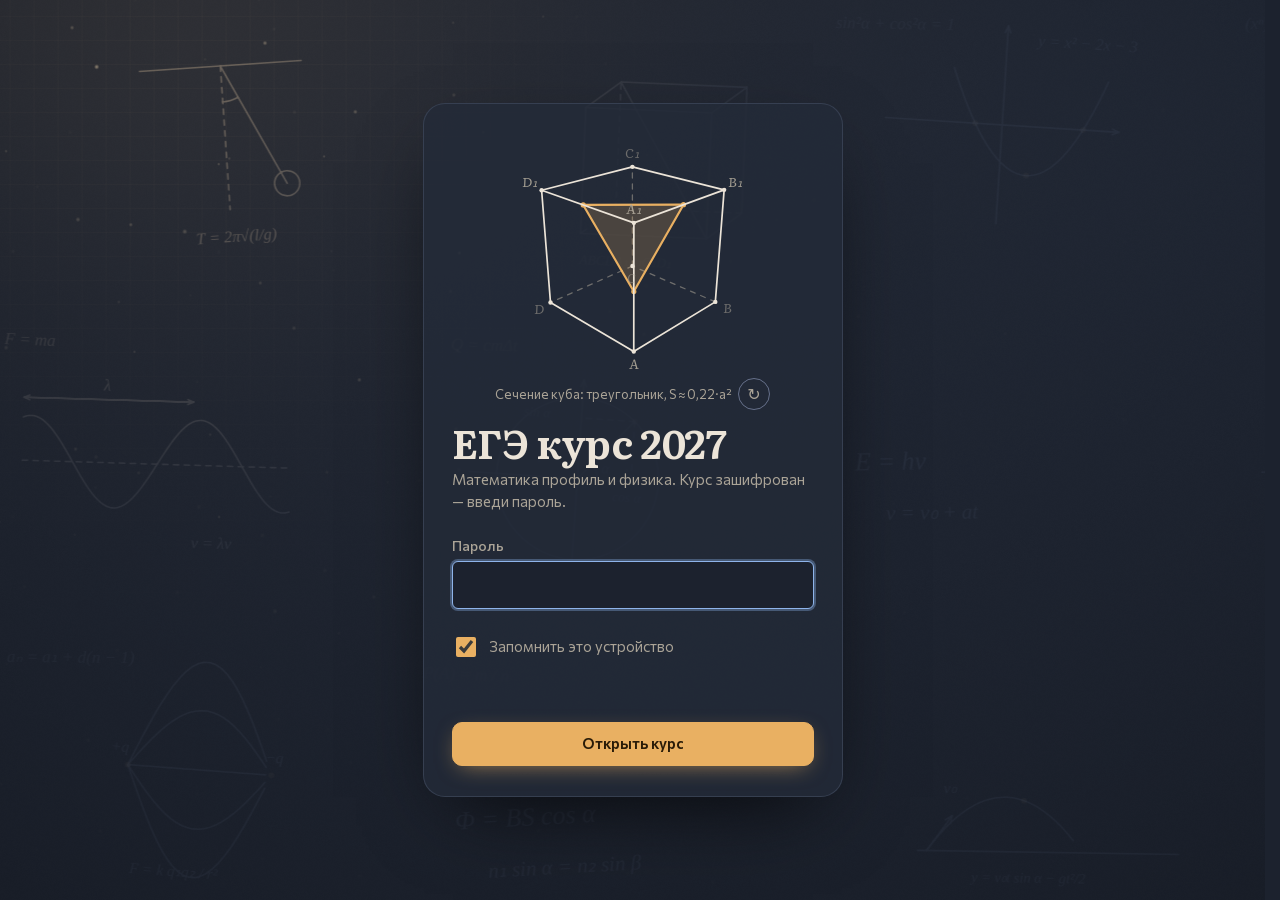
==== commit ebd8c7ba: "Синхронизация: разрешить запросы к Yandex Cloud Functions в CSP (connect-src) — причина «Failed to f" ====
--- a/index.html
+++ b/index.html
@@ -7,7 +7,7 @@
 <meta name="color-scheme" content="dark">
 <meta name="robots" content="noindex, nofollow">
 <meta name="referrer" content="no-referrer">
-<meta http-equiv="Content-Security-Policy" content="default-src 'self'; script-src 'self' blob:; style-src 'self' 'unsafe-inline'; img-src 'self' data: blob:; font-src 'self'; connect-src 'self'; worker-src 'self'; manifest-src 'self'; base-uri 'none'; form-action 'none'; object-src 'none'">
+<meta http-equiv="Content-Security-Policy" content="default-src 'self'; script-src 'self' blob:; style-src 'self' 'unsafe-inline'; img-src 'self' data: blob:; font-src 'self'; connect-src 'self' https://functions.yandexcloud.net; worker-src 'self'; manifest-src 'self'; base-uri 'none'; form-action 'none'; object-src 'none'">
 <title>ЕГЭ курс 2027</title>
 <meta name="description" content="Личный курс подготовки к ЕГЭ: профильная математика и физика">
 <link rel="manifest" href="manifest.webmanifest">
--- a/assets/css/v2.css
+++ b/assets/css/v2.css
@@ -92,3 +92,142 @@
 /* номер и задачи: крупнее на ПК */
 @media (min-width: 1200px) { .task .q { font-size: 20px; } .type-card { padding: 18px 20px; } .type-card .what { font-size: 14px; } }
 .num-head h1 { margin-bottom: 4px; }
+
+.callout .btn { white-space: nowrap; flex: none; }
+
+/* номер: крошки спокойные; теория на широком экране — текст + закреплённое оглавление справа */
+.num-head p a, .crumbs a { color: var(--muted); text-decoration: none; }
+.num-head p a:hover, .crumbs a:hover { color: var(--text); }
+@media (min-width: 1200px) {
+  .doc.theory { display: grid; grid-template-columns: minmax(0, 760px) 260px; column-gap: var(--s6); align-items: start; max-width: none; }
+  .doc.theory > * { grid-column: 1; }
+  .doc.theory > nav.toc { grid-column: 2; grid-row: 1 / span 60; position: sticky; top: 84px; flex-direction: column; flex-wrap: nowrap; gap: 4px; margin: 0; padding: 12px; border-radius: var(--r-panel); background: var(--surface); }
+  .doc.theory > nav.toc a { background: transparent; border-radius: 8px; font-size: 14px; padding: 6px 10px; }
+  .doc.theory > nav.toc a:hover { background: var(--surface2); color: var(--text); }
+}
+
+/* список номеров: класс статуса .work совпадал с раскладкой «задача + доска» — плитки «в работе» разъезжались */
+.num, .num.work { display: grid; grid-template-columns: 52px minmax(0, 1fr) auto; gap: var(--s3); align-items: center; padding: 16px 18px; min-height: 84px;
+  border: 1px solid color-mix(in srgb, var(--line) 70%, transparent); transition: border-color var(--t-fast), transform var(--t-fast), background var(--t-fast); }
+.num:hover { transform: translateY(-1px); background: color-mix(in srgb, var(--surface) 92%, white); }
+.num .n { font: 700 26px/1 var(--font-text); text-align: center; }
+.num .t { font-size: 16px; }
+.num .s { display: inline-block; margin-top: 3px; }
+.num .st { padding: 4px 9px; border-radius: 999px; background: var(--bg); white-space: nowrap; }
+.num.work .st { color: var(--blue); } .num.done .st { color: var(--primary); }
+.num.work { box-shadow: inset 3px 0 0 var(--blue); } .num.done { box-shadow: inset 3px 0 0 var(--primary); }
+@media (min-width: 1200px) { .nums { grid-template-columns: repeat(auto-fill, minmax(340px, 1fr)); gap: 12px; } }
+
+/* справочник на ПК: оглавление — закреплённая колонка слева, текст шире; поиск над текстом */
+@media (min-width: 1200px) {
+  .page.ref { display: grid; grid-template-columns: 250px minmax(0, 1fr); column-gap: var(--s6); align-items: start; }
+  .page.ref > * { grid-column: 1 / -1; }
+  .page.ref > nav.toc { grid-column: 1; grid-row: span 3; position: sticky; top: 132px; display: flex; flex-direction: column; flex-wrap: nowrap; gap: 2px; margin: 0;
+    max-height: calc(100vh - 150px); overflow-y: auto; padding: 10px; border-radius: var(--r-panel); background: var(--surface); }
+  .page.ref > nav.toc a { background: transparent; border-radius: 8px; font-size: 13.5px; line-height: 1.3; padding: 7px 10px; white-space: normal; }
+  .page.ref > nav.toc a:hover { background: var(--surface2); color: var(--text); }
+  .page.ref > .ref-doc, .page.ref > .empty { grid-column: 2; max-width: 900px; }
+  .ref-doc { font-size: 18px; }
+}
+
+/* ===================== v3 «Лампа над тетрадью» (06.11): живой фон, свет на карточках, появление, 3D-сечение ===================== */
+#bg { position: fixed; inset: 0; width: 100%; height: 100%; z-index: -1; pointer-events: none; opacity: 0; transition: opacity 1.2s ease; }
+#bg.on { opacity: 1; }
+::selection { background: color-mix(in srgb, var(--primary) 38%, transparent); color: var(--text); }
+html { scrollbar-color: var(--line) transparent; }
+@media print { #bg, .solid { display: none !important; } }
+
+/* шапка на ПК — парящая панель */
+@media (min-width: 761px) {
+  .top { background: transparent; border-bottom: 0; backdrop-filter: none; -webkit-backdrop-filter: none; padding: 8px 12px 0; }
+  .top-in { border-radius: 16px; background: color-mix(in srgb, var(--bg) 76%, transparent); backdrop-filter: blur(14px) saturate(1.25); -webkit-backdrop-filter: blur(14px) saturate(1.25);
+    border: 1px solid color-mix(in srgb, var(--line) 75%, transparent); box-shadow: 0 10px 30px -18px rgba(0, 0, 0, .7); padding: 6px 10px 6px 16px; }
+  .board { top: 84px; } .ref-tools { top: 76px; }
+  .page.ref > nav.toc { top: 148px !important; max-height: calc(100vh - 164px) !important; }
+}
+
+/* поверхности: свет лампы чуть проходит сквозь; задача, доска, панели — плотные */
+.card, .pmap, .num, .type-card, .callout, .check-card, .list .item, .day, .ref-cards > a {
+  background-color: color-mix(in srgb, var(--surface) 88%, transparent); }
+.card { background-image: linear-gradient(180deg, color-mix(in srgb, white 3%, transparent), transparent 60%); }
+.task, .board, .dw, .calc { background: var(--surface); }
+.dw { background: var(--bg); }
+
+/* свет на карточке под курсором */
+:where(.card, .num, .type-card, .callout, .check-card, .pmap, .ref-cards > a, .task, .nchip) { position: relative; }
+:where(.card, .num, .type-card, .callout, .check-card, .pmap, .ref-cards > a, .task, .nchip)::after {
+  content: ""; position: absolute; inset: 0; border-radius: inherit; pointer-events: none; opacity: 0; transition: opacity .35s ease;
+  background: radial-gradient(360px circle at var(--mx, 50%) var(--my, 50%), color-mix(in srgb, var(--primary) 11%, transparent), transparent 62%); }
+.lit::after { opacity: 1; }
+.lit:is(.num, .type-card, .callout, .check-card, .pmap) { border-color: color-mix(in srgb, var(--primary) 32%, var(--line)); }
+.task.lit::after { background: radial-gradient(520px circle at var(--mx, 50%) var(--my, 50%), color-mix(in srgb, var(--primary) 5%, transparent), transparent 65%); }
+
+/* появление */
+@keyframes rise { from { opacity: 0; transform: translateY(12px); } }
+.fx-in { animation: rise .42s var(--ease) backwards; animation-delay: calc(var(--i, 0) * 34ms); }
+@keyframes grow { from { transform: scaleX(0); } }
+.bar > i, .bar i { transform-origin: left center; animation: grow .9s var(--ease) .15s backwards; }
+@property --p { syntax: '<number>'; inherits: false; initial-value: 0; }
+@keyframes ringfill { from { --p: 0; } }
+.ring { animation: ringfill 1.1s var(--ease) .1s backwards; }
+
+/* 3D-сечение */
+.solid { margin: 0; display: grid; gap: 4px; justify-items: center; }
+.solid canvas { width: 100%; aspect-ratio: 1.12; display: block; cursor: grab; touch-action: pan-y; -webkit-tap-highlight-color: transparent; }
+.solid canvas:active { cursor: grabbing; }
+.solid figcaption { display: flex; align-items: center; gap: 6px; font: 13px/1.3 var(--font-ui); color: var(--muted); text-align: center; min-height: 32px; }
+.sc { font-variant-numeric: tabular-nums; }
+.sc-next { width: 32px; height: 32px; border-radius: 50%; border: 1px solid var(--line-strong); background: transparent; color: var(--muted); cursor: pointer; font-size: 16px; line-height: 1; flex: none; }
+.sc-next:hover { color: var(--primary); border-color: var(--primary); }
+
+/* главная: герой с многогранником */
+.home2 .hero { display: grid; grid-template-columns: minmax(0, 1fr) minmax(260px, 340px); gap: var(--s5); align-items: center; }
+.hero-stats { display: flex; flex-wrap: wrap; gap: 8px 22px; margin-top: var(--s3); font: 15px/1.3 var(--font-ui); color: var(--muted); }
+.hero-stats b { color: var(--text); font: 700 22px/1 var(--font-text); margin-right: 4px; font-variant-numeric: tabular-nums; }
+.hero-stats span:first-child b { color: var(--primary); } .hero-stats span:nth-child(2) b { color: var(--blue); }
+@media (min-width: 1200px) { .home2 h1 { font-size: 52px; } }
+@media (max-width: 760px) {
+  .home2 .hero { grid-template-columns: minmax(0, 1fr) 128px; gap: var(--s3); align-items: start; }
+  .home2 .hero .solid figcaption { display: none; }
+  .hero-stats { gap: 6px 14px; font-size: 13px; } .hero-stats b { font-size: 18px; }
+}
+
+/* вход: панель над живой тетрадью */
+.lock-box { background: color-mix(in srgb, var(--surface) 80%, transparent); border: 1px solid color-mix(in srgb, var(--line) 80%, transparent); border-radius: 22px;
+  padding: 26px 28px 30px; box-shadow: 0 30px 80px -30px rgba(0, 0, 0, .8); }
+.lock-solid { width: min(280px, 100%); margin: -6px auto 8px; }
+.lock h1 { font-size: clamp(30px, 3vw + 14px, 40px); }
+
+/* страница предмета */
+.sub-hero { display: grid; grid-template-columns: minmax(0, 1fr) auto; gap: var(--s5); align-items: center; margin-bottom: var(--s4); }
+.sub-hero h1 { font-size: clamp(32px, 2.6vw + 16px, 48px); margin-bottom: 6px; }
+.sub-hero .lead { margin-bottom: var(--s3); }
+.legend { display: flex; flex-wrap: wrap; gap: 6px 16px; font-size: 14px; color: var(--muted); }
+.legend i { display: inline-block; width: 9px; height: 9px; border-radius: 50%; margin-right: 6px; vertical-align: 0; }
+.legend i.done { background: var(--primary); } .legend i.work { background: var(--blue); } .legend i.new { background: var(--line-strong); }
+.ring.big { width: 128px; height: 128px; } .ring.big span { width: 104px; height: 104px; font-size: 26px; font-family: var(--font-text); }
+.ring.big small { font: 400 12px var(--font-ui); margin-top: 2px; }
+.ring span { background: color-mix(in srgb, var(--bg) 92%, transparent); }
+.part-h { display: flex; align-items: center; gap: 14px; text-transform: uppercase; letter-spacing: .08em; font-size: 12.5px; margin-top: var(--s6); }
+.part-h::after { content: ""; flex: 1; height: 1px; background: linear-gradient(90deg, var(--line), transparent); }
+@media (max-width: 760px) { .sub-hero { grid-template-columns: minmax(0, 1fr) 96px; gap: var(--s3); } .ring.big { width: 96px; height: 96px; display: grid; } .ring.big span { width: 78px; height: 78px; font-size: 20px; } }
+
+/* критерии ФИПИ под решением задачи части 2 */
+details.crit { margin-top: var(--s3); border-top: 1px solid var(--line); padding-top: var(--s2); }
+details.crit > summary { cursor: pointer; color: var(--blue); font-size: 14px; }
+details.crit table { margin-top: var(--s2); }
+
+/* Таблица в условии задачи (распределение, «как изменится», соответствие) */
+.task .q .tbl { margin: 12px 0; }
+.task .q table { border-collapse: collapse; font-variant-numeric: tabular-nums; }
+.task .q th, .task .q td { border: 1px solid var(--line); padding: 8px 14px; text-align: center; min-width: 52px; }
+.task .q th:first-child, .task .q td:first-child { text-align: left; }
+.task .q thead th { background: var(--surface2); font-weight: 600; }
+.task .q > p:first-child { margin-top: 0; }
+/* Формулы номера: кнопка в задаче и блок в теории */
+.formulas ul { padding-left: 0; list-style: none; margin: 0; }
+.formulas li { padding: 10px 0; border-bottom: 1px solid var(--line); }
+.formulas li:last-child { border-bottom: 0; }
+.formulas h3 { margin: 18px 0 6px; font-size: 1em; }
+.formulas-box { border: 1px solid var(--line); border-radius: 12px; padding: 10px 16px; margin: 0 0 var(--s4); max-width: var(--measure); }
+.formulas-box summary { cursor: pointer; font-weight: 600; }
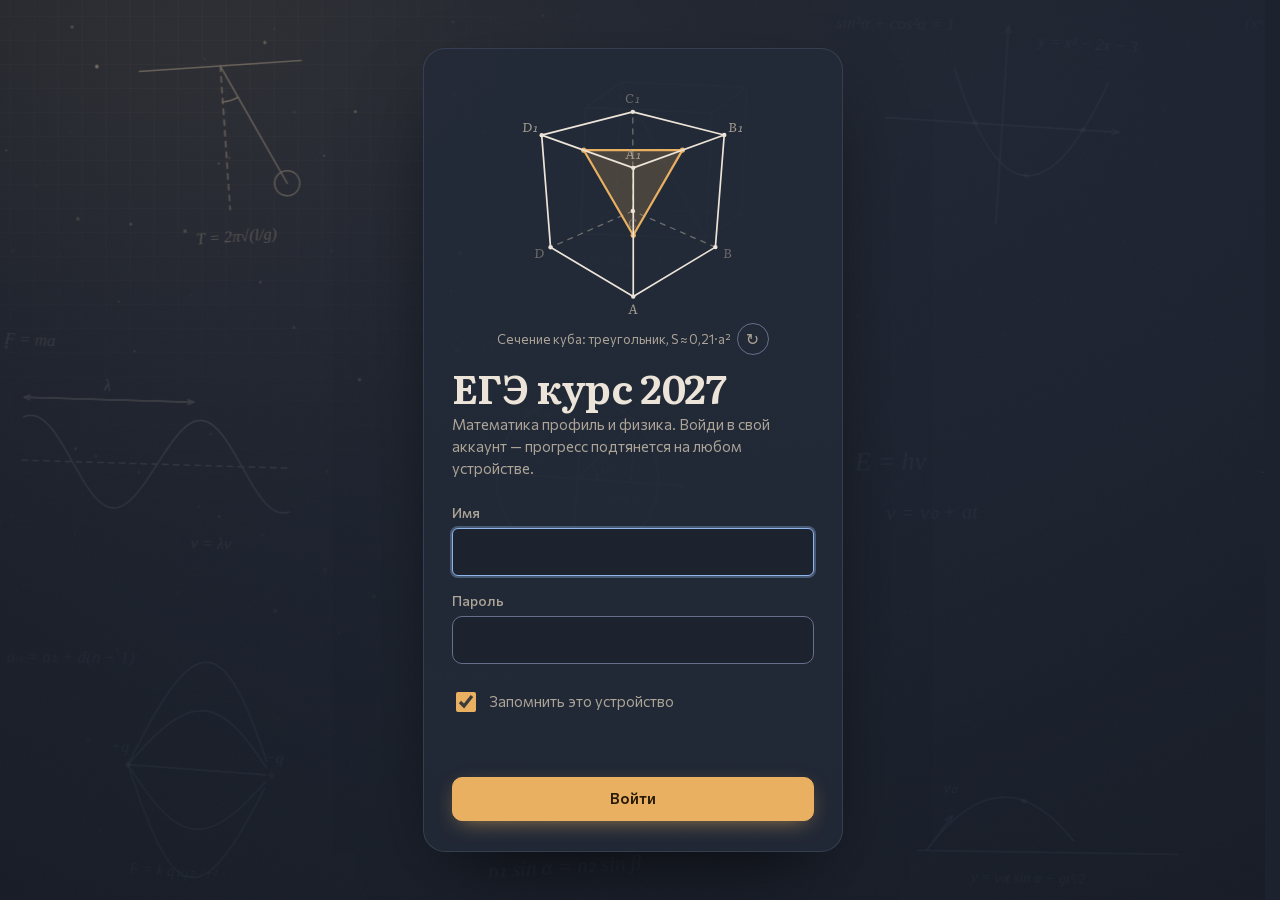
==== commit 137c8796: "Редизайн «Полка/Книга/Глава», 3D-стенд и математика под итоговую демоверсию ЕГЭ-2027 - Стартовый экр" ====
--- a/index.html
+++ b/index.html
@@ -23,6 +23,8 @@
 <link rel="stylesheet" href="assets/css/base.css">
   <link rel="stylesheet" href="assets/css/v2.css">
 <link rel="stylesheet" href="assets/css/chertezh.css">
+<link rel="stylesheet" href="assets/css/shelf.css">
+<link rel="stylesheet" href="assets/css/kniga.css">
 <link rel="stylesheet" href="assets/vendor/katex/katex.min.css">
 </head>
 <body>
--- a/assets/css/tokens.css
+++ b/assets/css/tokens.css
@@ -12,6 +12,8 @@
   --tint-peach: color-mix(in srgb, var(--peach) 12%, var(--surface));
   --tint-ok: color-mix(in srgb, var(--ok) 12%, var(--surface));
   --tint-err: color-mix(in srgb, var(--err) 12%, var(--surface));
+  /* полка на главной (18.11): тень, бумага первой страницы, чернила */
+  --shade: #0B0E14; --paper: color-mix(in srgb, var(--text) 88%, var(--bg)); --paper-rule: color-mix(in srgb, var(--blue) 22%, transparent); --ink: var(--on-primary);
   /* шрифты */
   --font-text: Literata, Georgia, "Times New Roman", serif;
   --font-ui: Commissioner, system-ui, -apple-system, "Segoe UI", sans-serif;
--- a/assets/css/v2.css
+++ b/assets/css/v2.css
@@ -231,3 +231,224 @@
 .formulas h3 { margin: 18px 0 6px; font-size: 1em; }
 .formulas-box { border: 1px solid var(--line); border-radius: 12px; padding: 10px 16px; margin: 0 0 var(--s4); max-width: var(--measure); }
 .formulas-box summary { cursor: pointer; font-weight: 600; }
+
+
+/* Русский: секции теории сворачиваются, чтобы не было простыни текста */
+.th-sec.th-fold{padding:0;border:0}
+.th-sec.th-fold>summary{cursor:pointer;list-style:none;display:flex;align-items:baseline;gap:12px;padding:14px 0;border-bottom:1px solid rgba(255,255,255,0.10)}
+.th-sec.th-fold>summary::-webkit-details-marker{display:none}
+.th-sec.th-fold>summary h3{margin:0;display:inline}
+.th-sec.th-fold>summary::after{content:'\25BE';margin-left:auto;opacity:.45;font-size:14px;transition:transform .2s}
+.th-sec.th-fold[open]>summary::after{transform:rotate(180deg)}
+.th-sec.th-fold>.th-body{padding:6px 0 20px}
+.th-sec.th-fold>.th-body>p:first-child{margin-top:0}
+.toc:empty{display:none}
+
+
+/* Русский: своя структура чтения — оглавление, счётчик, кнопки, аккуратные стрелки */
+.toc-h{display:block;margin:0 0 10px;font-size:12px;letter-spacing:.08em;text-transform:uppercase;opacity:.55;font-weight:600}
+.fold-bar{display:flex;align-items:center;gap:10px;margin-bottom:16px;flex-wrap:wrap}
+.th-sec.th-fold>summary::after{content:'\25BE';margin-left:auto;opacity:.5;font-size:13px;line-height:1;transition:transform .18s ease}
+.th-sec.th-fold>summary:hover::after{opacity:.9}
+.th-sec.th-fold[open]>summary::after{transform:rotate(180deg)}
+.th-sec.th-fold[open]>summary{border-bottom-color:rgba(233,176,98,0.45)}
+.th-sec.th-fold[open]>summary h3{color:inherit}
+.th-body{padding:6px 0 22px}
+.doc.theory .toc a{display:block;padding:4px 0}
+
+
+/* Русский: короткая главная, содержание под кнопкой, всё свёрнуто */
+.ru-quick{display:grid;grid-template-columns:repeat(auto-fit,minmax(210px,1fr));gap:12px;margin-top:10px}
+.ru-quick a{display:block;padding:14px 16px;border:1px solid rgba(255,255,255,.10);border-radius:12px;text-decoration:none;color:inherit;transition:border-color .15s}
+.ru-quick a:hover{border-color:rgba(233,176,98,.55)}
+.ru-quick b{display:block;margin-bottom:5px;font-size:15px}
+.ru-quick span{font-size:13px;opacity:.68;line-height:1.45}
+.ru-index{margin:16px 0 0}
+.ru-index>summary{cursor:pointer;list-style:none;display:flex;align-items:center;gap:12px;padding:15px 18px;border:1px solid rgba(255,255,255,.12);border-radius:12px}
+.ru-index>summary::-webkit-details-marker{display:none}
+.ru-index>summary:hover{border-color:rgba(233,176,98,.45)}
+.ru-index>summary::after{content:'\25BE';margin-left:auto;opacity:.5;transition:transform .18s}
+.ru-index[open]>summary::after{transform:rotate(180deg)}
+.ru-groups{padding:12px 0 0}
+.ru-group{margin-bottom:8px;border:1px solid rgba(255,255,255,.08);border-radius:12px}
+.ru-group>summary{cursor:pointer;list-style:none;display:flex;align-items:center;gap:10px;padding:13px 15px}
+.ru-group>summary::-webkit-details-marker{display:none}
+.ru-group>summary::after{content:'\25BE';margin-left:auto;opacity:.4;transition:transform .18s}
+.ru-group[open]>summary::after{transform:rotate(180deg)}
+.ru-list{padding:0 10px 10px}
+.ru-row{display:flex;align-items:center;gap:12px;padding:11px 12px;border-radius:10px;text-decoration:none;color:inherit}
+.ru-row:hover{background:rgba(255,255,255,.05)}
+.ru-n{width:26px;text-align:center;font-weight:700;opacity:.75;flex:none}
+.ru-t{flex:1;min-width:0}
+.ru-t b{display:block;font-size:15px}
+.ru-a{display:block;font-size:13px;opacity:.6;line-height:1.4;margin-top:2px}
+.ru-m{font-size:12px;opacity:.5;white-space:nowrap;flex:none}
+
+
+/* Русский: материалы разбиты на подписанные блоки, чтобы не было сплошного текста */
+.arg-card{border:1px solid rgba(233,176,98,.30);background:rgba(233,176,98,.07);border-radius:12px;padding:14px 16px;margin:12px 0}
+.arg-card>p{margin:0 0 10px;line-height:1.6}
+.arg-card>p:last-child{margin-bottom:0}
+.arg-card strong{color:#E9B062}
+.arg-card>p:first-child strong{font-size:13px;letter-spacing:.04em;text-transform:uppercase;opacity:.85}
+.doc.theory aside{margin:12px 0}
+.doc.theory .criteria{margin:12px 0}
+.doc.theory>p{margin:10px 0}
+.doc.theory hr{margin:22px 0}
+/* Яндекс.Картинки: блок «Краткое содержание» длинный — даём ему воздух */
+.doc.theory aside.hint p{line-height:1.68}
+@media (max-width:520px){
+  .arg-card{padding:12px 13px;border-radius:10px;margin:10px 0}
+  .arg-card>p{margin-bottom:9px;font-size:15px}
+  .doc.theory aside,.doc.theory .criteria{padding:11px 12px}
+  .doc.theory aside.hint p{line-height:1.62}
+}
+
+
+/* Шеврон в свёртках: рисуем рамкой, символ в шрифте может не найтись */
+.th-sec.th-fold>summary::after,.ru-index>summary::after,.ru-group>summary::after{content:'';width:7px;height:7px;border-right:2px solid currentColor;border-bottom:2px solid currentColor;transform:rotate(45deg);opacity:.5;margin-left:auto;flex:none;transition:transform .18s ease;font-size:0}
+.th-sec.th-fold[open]>summary::after{transform:rotate(-135deg);opacity:.8}
+.ru-index[open]>summary::after{transform:rotate(-135deg);opacity:.8}
+.ru-group[open]>summary::after{transform:rotate(-135deg);opacity:.8}
+
+
+/* Русский: заголовки групп внутри раздела (Уровень S / A / B) */
+.doc.theory h2.th-group{margin:26px 0 10px;padding:8px 0 8px 12px;border-left:3px solid #E9B062;font-size:17px;letter-spacing:.01em;opacity:.95}
+.doc.theory h2.th-group:first-of-type{margin-top:6px}
+.doc.theory .th-sec.th-fold>summary h3{font-size:16px;font-weight:600}
+@media (max-width:520px){
+  .doc.theory h2.th-group{margin:20px 0 8px;font-size:16px;padding-left:10px}
+  .doc.theory .th-sec.th-fold>summary{padding:13px 0}
+  .doc.theory .th-sec.th-fold>summary h3{font-size:15px}
+}
+
+
+/* Русский: маршрут «как двигаться» и переходы между разделами */
+.ru-road{display:flex;flex-direction:column;gap:8px;margin-top:14px}
+.ru-step{display:flex;align-items:center;gap:14px;padding:14px 16px;border:1px solid rgba(255,255,255,.10);border-radius:12px;text-decoration:none;color:inherit;transition:border-color .15s,background .15s}
+.ru-step:hover{border-color:rgba(233,176,98,.55);background:rgba(255,255,255,.03)}
+.ru-dot{flex:none;width:30px;height:30px;border-radius:50%;display:flex;align-items:center;justify-content:center;font-weight:700;font-size:14px;background:rgba(233,176,98,.16);color:#E9B062}
+.ru-step-t{flex:1;min-width:0}
+.ru-step-t b{display:block;font-size:15.5px;margin-bottom:3px}
+.ru-step-t span{display:block;font-size:13px;opacity:.66;line-height:1.45}
+.ru-step-m{flex:none;font-size:12px;opacity:.5;white-space:nowrap}
+.ru-arrow{flex:none;opacity:.3;font-size:20px;line-height:1}
+.ru-pager{display:flex;justify-content:space-between;gap:10px;flex-wrap:wrap;margin-top:26px;padding-top:18px;border-top:1px solid rgba(255,255,255,.10)}
+.ru-pager .btn{max-width:48%;overflow:hidden;text-overflow:ellipsis;white-space:nowrap}
+@media (max-width:520px){
+  .ru-step{padding:12px 13px;gap:11px;align-items:flex-start}
+  .ru-dot{width:26px;height:26px;font-size:13px;margin-top:1px}
+  .ru-arrow{display:none}
+  .ru-pager .btn{max-width:100%;flex:1 1 100%;text-align:center}
+}
+
+
+/* Русский: трекер чтения «Читаю / Прочитано» */
+.ru-readbox{display:grid;grid-template-columns:1fr 1fr;gap:12px;margin:16px 0 20px}
+.ru-rb-col{border:1px solid rgba(255,255,255,.10);border-radius:12px;padding:12px 14px;min-height:70px;align-self:start}
+.ru-rb-col>b{display:block;font-size:12px;letter-spacing:.06em;text-transform:uppercase;opacity:.62;margin-bottom:8px}
+.ru-rb-col>b span{background:rgba(255,255,255,.10);border-radius:20px;padding:1px 8px;font-size:11.5px;margin-left:5px;letter-spacing:0}
+.ru-rb-list a{display:block;padding:4px 0;font-size:14px;color:inherit;text-decoration:none;opacity:.85;line-height:1.35}
+.ru-rb-list a:hover{color:#E9B062;opacity:1}
+.ru-read{display:flex;align-items:center;gap:8px;flex-wrap:wrap;margin-top:18px;padding-top:14px;border-top:1px dashed rgba(255,255,255,.12)}
+.ru-read .btn[aria-pressed="true"]{background:rgba(233,176,98,.18);border-color:rgba(233,176,98,.55);color:#E9B062}
+.ru-read-hint{font-size:12.5px;opacity:.6}
+.ru-badge{margin-left:auto;font-size:11.5px;padding:2px 10px;border-radius:20px;white-space:nowrap;opacity:0}
+.ru-badge.on{opacity:1}
+.ru-badge.on.reading{background:rgba(142,180,234,.16);color:#8EB4EA}
+.ru-badge.on.done{background:rgba(46,158,91,.20);color:#5fca8a}
+@media (max-width:520px){
+  .ru-readbox{grid-template-columns:1fr;gap:10px}
+  .ru-read{gap:7px}
+  .ru-read .btn{flex:1 1 45%}
+}
+
+
+/* Русский: задания с вариантами ответа */
+.choices{display:flex;flex-direction:column;gap:8px;margin:14px 0}
+.choice{display:flex;gap:12px;align-items:flex-start;width:100%;text-align:left;padding:12px 14px;border:1px solid rgba(255,255,255,.12);border-radius:11px;background:transparent;color:inherit;font:inherit;font-size:15px;line-height:1.5;cursor:pointer;transition:border-color .15s,background .15s}
+.choice:hover{border-color:rgba(233,176,98,.5);background:rgba(255,255,255,.03)}
+.choice b{flex:none;width:24px;height:24px;border-radius:50%;background:rgba(255,255,255,.09);display:flex;align-items:center;justify-content:center;font-size:13px}
+.choice.picked{border-color:rgba(142,180,234,.6)}
+.choice.right{border-color:#2e9e5b;background:rgba(46,158,91,.12)}
+.choice.right b{background:#2e9e5b;color:#fff}
+.choice.wrong{border-color:#b8482f;background:rgba(184,72,47,.12)}
+.answer-hidden{display:none}
+@media (max-width:520px){ .choice{padding:11px 13px;font-size:14.5px;gap:10px} }
+
+$
+
+.ru-done{flex:none;font-size:11.5px;padding:2px 10px;border-radius:20px;background:rgba(46,158,91,.18);color:#5fca8a;white-space:nowrap}
+
+
+/* Русский: живая проверка сочинения */
+.essay-check{margin:18px 0}
+.ec-head h3{margin:0 0 6px}
+.ec-head p{margin:0 0 12px}
+.ec-timer{display:flex;align-items:center;gap:12px;margin:0 0 12px;flex-wrap:wrap}
+.ec-timer b{font-size:20px;font-variant-numeric:tabular-nums;color:#E9B062}
+.ec-timer b.bad{color:#e2664a}
+.ec-text{width:100%;min-height:280px;padding:14px;border:1px solid rgba(255,255,255,.14);border-radius:12px;background:rgba(255,255,255,.03);color:inherit;font:15px/1.65 inherit;resize:vertical}
+.ec-text:focus{outline:2px solid rgba(233,176,98,.45);outline-offset:1px}
+.ec-stats{display:flex;flex-wrap:wrap;gap:8px;margin:14px 0 10px}
+.ec-s{background:rgba(255,255,255,.07);border-radius:9px;padding:6px 12px;font-size:13px;opacity:.85}
+.ec-s b{color:#E9B062;font-size:15px}
+.ec-line{display:flex;gap:10px;align-items:flex-start;padding:9px 12px;border-radius:10px;margin-bottom:7px;font-size:14.5px;line-height:1.5}
+.ec-line b{flex:none;width:18px;text-align:center}
+.ec-line.ok{background:rgba(46,158,91,.10);color:#9fd9b4}
+.ec-line.warn{background:rgba(184,72,47,.12);color:#f0b3a2}
+@media (max-width:520px){ .ec-text{min-height:220px;font-size:14.5px} .ec-s{padding:5px 10px;font-size:12.5px} }
+
+
+/* ===== Новый главный экран: дашборд без плана ===== */
+.dash-hero{align-items:flex-start}
+.dash-go{display:flex;flex-wrap:wrap;gap:10px;margin:18px 0 6px}
+.dash-cd{display:grid;grid-template-columns:repeat(auto-fit,minmax(170px,1fr));gap:12px;margin:22px 0 26px}
+.dash-cd-i{display:block;padding:18px 20px;border-radius:16px;border:1px solid rgba(255,255,255,.10);background:linear-gradient(160deg,rgba(255,255,255,.045),rgba(255,255,255,.008));text-decoration:none;color:inherit;transition:border-color .18s ease,transform .18s ease}
+.dash-cd-i:hover{border-color:rgba(233,176,98,.5);transform:translateY(-2px)}
+.dash-cd-i b{display:block;font-size:40px;line-height:1;font-weight:800;letter-spacing:-.02em}
+.dash-cd-i>span{display:block;margin-top:7px;font-size:14px;opacity:.75}
+.dash-cd-i small{display:block;margin-top:2px;font-size:12px;opacity:.5}
+.dash-cd-i.near{border-color:rgba(233,176,98,.45);background:linear-gradient(160deg,rgba(233,176,98,.15),rgba(233,176,98,.02))}
+.dash-cd-i.near b{color:#E9B062}
+.dash-h{font-size:13px;letter-spacing:.08em;text-transform:uppercase;opacity:.5;margin:4px 0 12px;font-family:var(--font-ui,inherit);font-weight:700}
+.dash-tiles{display:flex;flex-direction:column;gap:10px;margin-bottom:20px}
+.dash-tile{display:flex;align-items:center;gap:14px;padding:15px 18px;border:1px solid rgba(255,255,255,.10);border-radius:16px;background:linear-gradient(150deg,rgba(255,255,255,.035),rgba(255,255,255,.006));text-decoration:none;color:inherit;transition:border-color .18s ease,transform .18s ease}
+.dash-tile:hover{border-color:rgba(233,176,98,.5);transform:translateY(-2px)}
+.dash-ic{flex:none;width:42px;height:42px;border-radius:12px;display:flex;align-items:center;justify-content:center;background:rgba(233,176,98,.12);color:#E9B062}
+.dash-ic svg{width:21px;height:21px;fill:none;stroke:currentColor;stroke-width:1.7;stroke-linecap:round;stroke-linejoin:round}
+.dash-tt{flex:1;min-width:0}
+.dash-tt b{display:block;font-size:16px;margin-bottom:3px}
+.dash-tt span{display:block;font-size:13.5px;opacity:.66;line-height:1.4}
+.dash-ar{flex:none;font-size:20px;opacity:.3}
+.dash-ring{display:flex;align-items:center;gap:14px;padding:11px 0;text-decoration:none;color:inherit;border-bottom:1px solid rgba(255,255,255,.06)}
+.dash-ring:last-child{border-bottom:0;padding-bottom:0}
+.dash-ring .ring{flex:none;width:54px;height:54px}
+.dash-ring .ring>span{width:42px;height:42px;font-size:13px;font-weight:700}
+.dash-ring b{font-size:15px}
+.dash-ring .muted{margin-left:auto;font-size:12.5px;white-space:nowrap}
+@media (max-width:640px){
+  .dash-cd{grid-template-columns:1fr;gap:9px}
+  .dash-cd-i{padding:14px 16px}
+  .dash-cd-i b{font-size:30px}
+  .dash-tile{padding:13px 14px;gap:11px}
+  .dash-ic{width:36px;height:36px;border-radius:10px}
+  .dash-ic svg{width:18px;height:18px}
+  .dash-ar{display:none}
+}
+
+/* Русский: блоки внутри произведения (Краткое содержание, Герои, Зацепки, Аргументы…) — свёрнуты по умолчанию */
+details.ru-sub{margin:10px 0;border:1px solid rgba(255,255,255,.10);border-radius:12px;background:rgba(255,255,255,.02)}
+details.ru-sub>summary{cursor:pointer;list-style:none;display:flex;align-items:center;gap:10px;padding:12px 16px;font-weight:600;min-height:44px}
+details.ru-sub>summary::-webkit-details-marker{display:none}
+details.ru-sub>summary::after{content:'BE';margin-left:auto;opacity:.5;transition:transform .18s ease}
+details.ru-sub[open]>summary::after{transform:rotate(180deg)}
+details.ru-sub[open]>summary{border-bottom:1px solid rgba(233,176,98,.35)}
+.ru-sub-n{font-size:12px;font-weight:600;padding:2px 8px;border-radius:999px;background:rgba(233,176,98,.16);color:var(--primary,#E9B062)}
+.ru-sub-body{padding:6px 16px 14px}
+.ru-sub-body>aside{margin:8px 0}
+.ru-heroes ul{list-style:none;margin:8px 0 0;padding:0;display:grid;grid-template-columns:repeat(auto-fit,minmax(min(100%,300px),1fr));gap:10px}
+.ru-heroes li{padding:12px 14px;border:1px solid rgba(255,255,255,.10);border-radius:10px;background:rgba(255,255,255,.03);line-height:1.5}
+.ru-hooks ul{margin:8px 0 0;padding-left:1.2em}
+.ru-hooks li{margin:6px 0}
+@media print{details.ru-sub{border:0}.ru-heroes ul{display:block}.ru-heroes li{break-inside:avoid}}
--- a/assets/css/chertezh.css
+++ b/assets/css/chertezh.css
@@ -19,8 +19,15 @@
 .ch .ch-pt { fill: var(--ink); stroke: var(--bg, #1C222E); stroke-width: 1.5; }
 .ch .ch-pt-hid { fill: var(--faint); }
 .ch .ch-pt.accent { fill: var(--c-acc); }
-.ch .ch-angle { stroke: var(--c-acc); stroke-width: 1.8; fill: none; }
-.ch .ch-tick { stroke: var(--c-acc); stroke-width: 2; }
+/* обозначения — как в КИМ: дуги углов и засечки того же цвета, что линии;
+   цветом выделяем только то, о чём спрашивают (класс accent/accent2 на элементе) */
+.ch .ch-angle { stroke: var(--ink); stroke-width: 1.5; fill: none; }
+.ch .ch-angle.thin { stroke-width: 1.1; }
+.ch .ch-angle.accent { stroke: var(--c-acc); stroke-width: 2.4; }
+.ch .ch-angle.accent2 { stroke: var(--c-acc2); stroke-width: 2.4; }
+.ch .ch-tick { stroke: var(--ink); stroke-width: 1.7; }
+.ch .ch-tick.accent { stroke: var(--c-acc); stroke-width: 2.2; }
+.ch .ch-tick.accent2 { stroke: var(--c-acc2); stroke-width: 2.2; }
 .ch .ch-vec { stroke-width: 3; stroke: var(--ink); }
 .ch .ch-head { fill: var(--ink); stroke: none; }
 .ch .v-vel, .ch .ch-head.v-vel { stroke: var(--c-acc); fill: var(--c-acc); }
--- a/assets/css/shelf.css
+++ b/assets/css/shelf.css
@@ -0,0 +1,136 @@
+/* hallmark: система закреплена в DESIGN.md («Вечерняя лампа») · экран: «Полка», стартовый экран после входа · signature: объёмные книги и «влёт в книгу» */
+/* critique: шапки на главной нет; книга — обычная ссылка; двигаются только transform/opacity (+clip-path у слоя полёта); reduce — без движения и сразу переход */
+
+.shelf-screen { --lx: .5; --ly: .3; min-height: 100svh; display: grid; align-content: center; justify-items: center; gap: 0;
+  max-width: var(--page); margin: 0 auto; padding: max(var(--s6), env(safe-area-inset-top)) var(--s4) var(--s6); box-sizing: border-box; }
+.shelf-head, .shelf-nav, .shelf-board { transition: opacity 420ms var(--ease), transform 420ms var(--ease); }
+.shelf-head { text-align: center; margin-bottom: clamp(var(--s6), 6vh, var(--s8)); min-width: 0; }
+.shelf-head h1 { margin: 0; font: 650 clamp(28px, 2vw + 18px, 42px)/var(--lh-head) var(--font-text); color: var(--text); overflow-wrap: break-word; }
+.shelf-head .lamp { display: inline-block; vertical-align: .32em; margin-right: 14px; }
+.shelf-lead { margin: var(--s3) 0 0; font: 400 16px/var(--lh-ui) var(--font-ui); color: var(--muted); }
+
+/* полка */
+.shelf { width: min(100%, 780px); display: flex; justify-content: center; align-items: flex-end; gap: clamp(14px, 3.4vw, 44px); padding: 0 clamp(0px, 2vw, 24px); box-sizing: border-box; position: relative; z-index: 2; }
+.shelf-board { width: min(100%, 860px); height: 14px; margin-top: -2px; border-radius: 3px; position: relative;
+  background: linear-gradient(180deg, color-mix(in srgb, var(--line-strong) 60%, var(--line)), var(--surface2) 35%, var(--surface)); box-shadow: 0 22px 40px -14px var(--shade); }
+.shelf-board::before { content: ""; position: absolute; left: 0; right: 0; top: 0; height: 1px; opacity: .55;
+  background: radial-gradient(40% 100% at calc(var(--lx) * 100%) 0, var(--primary), transparent); }
+
+/* книга: объёмный блок — обложка, страницы, корешок, обрез, задняя крышка */
+.book { --accent: var(--primary); --cloth: color-mix(in srgb, var(--accent) 24%, var(--bg)); --thick: clamp(7px, 8cqi, 18px);
+  --rest: 0deg; --lift: 0px; --rx: 0deg; --ry: 0deg; --gx: 50%; --gy: 0%;
+  flex: 0 1 228px; min-width: 0; position: relative; display: block; color: var(--text); text-decoration: none;
+  container-type: inline-size; perspective: 1100px; -webkit-tap-highlight-color: transparent; transition: opacity 420ms var(--ease); }
+.book-m { --rest: 7deg; }
+.book-r { --accent: var(--peach); }
+.book-f { --accent: var(--blue); --rest: -7deg; }
+.book:focus-visible { outline: none; }
+.book:focus-visible .bc-front { outline: 2px solid var(--blue); outline-offset: 3px; }
+
+.book-body { position: relative; display: block; aspect-ratio: 2 / 3; transform-style: preserve-3d;
+  transform: translateY(var(--lift)) rotateX(var(--rx)) rotateY(calc(var(--rest) + var(--ry)));
+  transition: transform 620ms cubic-bezier(.2, .8, .2, 1); }
+.book.tilting .book-body { transition-duration: 160ms; }
+.book-r .book-body { aspect-ratio: 2 / 2.8; }
+.book-f .book-body { aspect-ratio: 2 / 2.9; }
+
+.book-back { position: absolute; inset: 0; transform: translateZ(calc(var(--thick) * -1)); border-radius: 3px var(--r-field) var(--r-field) 3px;
+  background: color-mix(in srgb, var(--cloth) 70%, var(--shade)); }
+.book-spine { position: absolute; top: 0; bottom: 0; right: 100%; width: var(--thick); transform-origin: right center; transform: rotateY(-90deg);
+  background: linear-gradient(90deg, color-mix(in srgb, var(--cloth) 55%, var(--shade)), color-mix(in srgb, var(--cloth) 85%, var(--shade))); }
+.book-edge { position: absolute; top: 4px; bottom: 4px; left: calc(100% - 2px); width: calc(var(--thick) - 2px); transform-origin: left center; transform: rotateY(90deg);
+  background: repeating-linear-gradient(90deg, var(--paper) 0 1px, color-mix(in srgb, var(--paper) 72%, var(--shade)) 1px 2px); }
+
+/* первая страница под обложкой */
+.book-page { position: absolute; inset: 3px 1px 3px 3px; transform: translateZ(-1px); display: grid; align-content: center; justify-items: center; gap: 6px; padding: 12%;
+  border-radius: 2px var(--r-btn) var(--r-btn) 2px; color: var(--ink); text-align: center;
+  background: linear-gradient(90deg, color-mix(in srgb, var(--shade) 22%, transparent), transparent 12%),
+    repeating-linear-gradient(180deg, transparent 0 17px, var(--paper-rule) 17px 18px), var(--paper); }
+.bp-t { font: 600 clamp(13px, 11cqi, 22px)/1.15 var(--font-text); overflow-wrap: anywhere; }
+.bp-s { font: 400 var(--fs-small)/1.3 var(--font-ui); opacity: .7; }
+
+/* обложка: лицо и оборот, поворот по корешку */
+.book-cover { position: absolute; inset: 0; transform-origin: left center; transform-style: preserve-3d; }
+.bc-front, .bc-back { position: absolute; inset: 0; backface-visibility: hidden; -webkit-backface-visibility: hidden; border-radius: 3px var(--r-field) var(--r-field) 3px; }
+.bc-front { display: flex; flex-direction: column; padding: 14% 9% 10% 14%; box-sizing: border-box; overflow: hidden;
+  background:
+    linear-gradient(90deg, color-mix(in srgb, var(--shade) 45%, transparent) 0 6%, color-mix(in srgb, var(--text) 10%, transparent) 6% 6.8%, transparent 6.8%),
+    linear-gradient(calc(110deg + (var(--lx) - .5) * 70deg), color-mix(in srgb, var(--text) 9%, transparent), transparent 48%),
+    var(--cloth);
+  box-shadow: inset 0 0 0 1px color-mix(in srgb, var(--accent) 22%, transparent); }
+.bc-front::after { content: ""; position: absolute; inset: 0; pointer-events: none; opacity: 0; transition: opacity 360ms var(--ease);
+  background: radial-gradient(70% 55% at var(--gx) var(--gy), color-mix(in srgb, var(--primary) 30%, transparent), transparent 72%); }
+.bc-back { transform: rotateY(180deg); background: linear-gradient(270deg, color-mix(in srgb, var(--shade) 30%, transparent), transparent 20%), color-mix(in srgb, var(--accent) 14%, var(--bg)); }
+
+.bc-em { width: 54%; height: auto; margin-bottom: auto; fill: none; stroke: color-mix(in srgb, var(--text) 62%, transparent); stroke-width: 1.75; stroke-linecap: round; stroke-linejoin: round; }
+.bc-em .ax { stroke: color-mix(in srgb, var(--text) 30%, transparent); }
+.bc-em .acc { stroke: var(--accent); }
+.bc-t { font: 600 clamp(13.5px, 11cqi, 26px)/1.1 var(--font-text); letter-spacing: -.005em; overflow-wrap: break-word; hyphens: none; min-width: 0; margin-top: var(--s3); }
+.bc-s { margin-top: 6px; font: 400 clamp(12px, 6.4cqi, 14px)/1.3 var(--font-ui); color: color-mix(in srgb, var(--text) 78%, transparent); }
+.bc-p { display: flex; align-items: center; gap: 8px; margin-top: 10%; font: 500 var(--fs-small)/1 var(--font-ui); color: color-mix(in srgb, var(--text) 70%, transparent); font-variant-numeric: tabular-nums; }
+.bc-p i { flex: 1; height: 3px; border-radius: 2px; background: color-mix(in srgb, var(--text) 16%, transparent); position: relative; overflow: hidden; }
+.bc-p i::before { content: ""; position: absolute; inset: 0; background: var(--accent); transform-origin: left; transform: scaleX(var(--p)); }
+
+/* тень книги на полке */
+.book-shade { position: absolute; left: 4%; right: 4%; bottom: -8px; height: 14px; border-radius: 50%; pointer-events: none;
+  background: radial-gradient(closest-side, color-mix(in srgb, var(--shade) 85%, transparent), transparent); transition: transform 620ms var(--ease), opacity 620ms var(--ease); }
+
+/* активная книга: наведение, фокус с клавиатуры, касание */
+@media (hover: hover) {
+  .book:hover { --lift: -14px; }
+  .book:hover .bc-front::after { opacity: 1; }
+  .book:hover .book-shade { transform: scaleX(.8); opacity: .5; }
+}
+.book:focus-visible, .book:active { --lift: -14px; }
+.book:focus-visible .bc-front::after, .book:active .bc-front::after { opacity: 1; }
+.book:focus-visible .book-shade, .book:active .book-shade { transform: scaleX(.8); opacity: .5; }
+
+/* выбор: остальное уходит в темноту, выбранная книга летит (траекторию задаёт shelf.js) */
+.shelf-screen.choosing .shelf-head { opacity: 0; transform: translateY(-14px); }
+.shelf-screen.choosing .shelf-nav, .shelf-screen.choosing .shelf-board { opacity: 0; transform: translateY(14px); }
+.shelf.choosing .book:not(.open) { opacity: 0; pointer-events: none; }
+.book.open { z-index: 3; }
+.book.open .book-shade { opacity: 0; }
+.book.open .bc-front::after { opacity: 1; }
+
+/* вернулись из предмета: книга встаёт на полку */
+.book.returning .book-body { animation: shelf-return 900ms cubic-bezier(.2, .8, .2, 1) both; }
+@keyframes shelf-return { from { transform: translateY(-46px) rotateX(10deg) rotateY(calc(var(--rest) - 18deg)) scale(1.12); opacity: 0; } }
+
+/* мини-страница предмета в книге и слой полёта: она растёт из книги до экрана и становится настоящей страницей */
+.book-page.has-pv { padding: 0; overflow: hidden; background: var(--bg); }
+.book-page.has-pv > span { display: none; }
+.pv { position: absolute; top: 0; left: 0; overflow: hidden; transform-origin: 0 0; background: var(--bg); pointer-events: none; color: var(--text); font: var(--fs-text)/var(--lh-text) var(--font-text); text-align: left; }
+.pv .top { position: relative; }
+.fly { position: fixed; inset: 0; z-index: 100; pointer-events: none; overflow: hidden; background: var(--bg); }
+
+/* приземление в предмет: блоки встают из «страницы» каскадом */
+html[data-arrive] .fx-in { animation-name: arrive; animation-duration: .7s; animation-delay: calc(var(--i, 0) * 46ms + 120ms); }
+@keyframes arrive { from { opacity: 0; transform: perspective(900px) translateY(28px) rotateX(-12deg); } }
+
+/* разделы, которые были в шапке */
+.shelf-nav { display: flex; flex-wrap: wrap; justify-content: center; align-items: center; gap: 2px 4px; margin-top: clamp(var(--s6), 5vh, var(--s7)); max-width: 940px; }
+.sn-link { min-height: var(--tap); display: inline-flex; align-items: center; padding: 0 12px; border: 0; border-radius: var(--r-btn); background: transparent; cursor: pointer;
+  font: 500 var(--fs-ui)/1 var(--font-ui); color: var(--muted); text-decoration: none; transition: color var(--t-fast), background-color var(--t-fast); }
+.sn-link:hover { color: var(--text); background: color-mix(in srgb, var(--surface) 80%, transparent); }
+.sn-tools { display: inline-flex; align-items: center; gap: 2px; margin-left: 6px; padding-left: 10px; border-left: 1px solid var(--line); }
+.sn-tools .sync-dot { margin-right: 6px; }
+.home-today { scroll-margin-top: var(--s4); }
+.home2 .dash-h1 { margin: 0 0 6px; font: 650 clamp(26px, 1.6vw + 16px, 34px)/var(--lh-head) var(--font-text); text-wrap: balance; letter-spacing: -.01em; }
+
+@media (max-width: 520px) {
+  .shelf-screen { padding-top: max(var(--s5), env(safe-area-inset-top)); }
+  .shelf-head { margin-bottom: var(--s6); }
+  .shelf { gap: 12px; padding: 0 4px; }
+  .book-m { --rest: 5deg; } .book-f { --rest: -5deg; }
+  .bc-front { padding: 14% 6% 10% 11%; }
+  .shelf-nav { gap: 0 2px; }
+  .sn-link { padding: 0 10px; }
+  .sn-tools { margin-left: 0; padding-left: 0; border-left: 0; }
+}
+
+@media (prefers-reduced-motion: reduce) {
+  .book, .book:hover, .book:focus-visible, .book:active { --lift: 0px; --rx: 0deg; --ry: 0deg; }
+  .book.returning .book-body { animation: none; }
+}
+@media print { .shelf-screen { display: none; } .fly { display: none; } }
--- a/assets/css/kniga.css
+++ b/assets/css/kniga.css
@@ -0,0 +1,229 @@
+/* hallmark: система закреплена в DESIGN.md («Вечерняя лампа») · экран: страница предмета «Раскрытая книга» · signature: титульный лист с живой 3D-моделью и оглавление с отточием */
+/* critique: одна главная кнопка «Продолжить»; оглавление вместо сетки карточек; цвет статуса всегда с текстом; reduce — модели стоят, лента не растёт */
+
+.sp { --accent: var(--primary); padding-top: var(--s4); }
+.sp-f { --accent: var(--blue); }
+.sp-r { --accent: var(--peach); }
+
+/* титульный лист */
+.sp-hero { display: grid; grid-template-columns: minmax(0, 1.08fr) minmax(0, .92fr); gap: clamp(24px, 4vw, 64px); align-items: center;
+  min-height: min(680px, calc(100svh - 120px)); padding-bottom: var(--s6); border-bottom: 1px solid color-mix(in srgb, var(--line) 70%, transparent); }
+.sp-hero-t { min-width: 0; }
+.sp-back { display: inline-flex; align-items: center; gap: 6px; min-height: var(--tap); margin-left: -8px; padding: 0 12px 0 6px; border-radius: var(--r-btn);
+  font: 500 var(--fs-ui)/1 var(--font-ui); color: var(--muted); text-decoration: none; transition: color var(--t-fast), background-color var(--t-fast); }
+.sp-back svg { width: 18px; height: 18px; fill: none; stroke: currentColor; stroke-width: 1.9; stroke-linecap: round; stroke-linejoin: round; transition: transform var(--t-ui) var(--ease); }
+.sp-back:hover { color: var(--text); background: color-mix(in srgb, var(--surface) 70%, transparent); }
+.sp-back:hover svg { transform: translateX(-3px); }
+.sp h1 { margin: var(--s3) 0 0; font: 650 clamp(52px, 6.4vw + 8px, 112px)/.96 var(--font-text); letter-spacing: -.025em; overflow-wrap: break-word; min-width: 0; }
+.sp h1::after { content: ""; display: block; width: 72px; height: 3px; margin-top: 22px; border-radius: 2px; background: var(--accent); }
+.sp-meta { margin: 18px 0 0; max-width: 46ch; font: 400 clamp(17px, .4vw + 15px, 20px)/1.5 var(--font-text); color: var(--muted); }
+
+/* номерная лента: каждый номер — штрих, цвет по статусу (и подсказка с текстом) */
+.sp-ribbon { display: grid; grid-auto-flow: column; grid-auto-columns: minmax(0, 1fr); gap: 4px; margin-top: var(--s6); max-width: 620px; }
+.rb { display: grid; justify-items: center; gap: 6px; text-decoration: none; min-width: 0; }
+.rb i { display: block; width: 100%; height: 38px; border-radius: 3px; background: color-mix(in srgb, var(--line) 85%, transparent);
+  transform-origin: bottom; transition: transform var(--t-ui) var(--ease), background-color var(--t-ui); animation: rb-grow .7s var(--ease) backwards; animation-delay: calc(var(--k) * 22ms + 150ms); }
+.rb.done i { background: var(--primary); }
+.rb.work i { background: var(--blue); }
+.rb.soon i { background: transparent; box-shadow: inset 0 0 0 1px var(--line); }
+.rb span { font: 500 11px/1 var(--font-ui); color: var(--muted); font-variant-numeric: tabular-nums; opacity: .75; }
+.rb:hover i, .rb:focus-visible i { transform: scaleY(1.18); background: color-mix(in srgb, var(--accent) 70%, var(--line)); }
+.rb:hover span, .rb:focus-visible span { color: var(--text); opacity: 1; }
+/* тихая перерисовка — без повторного роста */
+.sp-quiet .rb i { animation: none; }
+@keyframes rb-grow { from { transform: scaleY(.08); opacity: .3; } }
+.sp-legend { display: flex; flex-wrap: wrap; align-items: center; gap: 6px 8px; margin: var(--s3) 0 0; font: 400 14px/1.3 var(--font-ui); color: var(--muted); }
+.sp-legend .k { width: 10px; height: 10px; border-radius: 2px; margin-left: 8px; background: color-mix(in srgb, var(--line) 85%, transparent); }
+.sp-legend .k:first-child { margin-left: 0; }
+.sp-legend .k.done { background: var(--primary); } .sp-legend .k.work { background: var(--blue); }
+.sp-go { margin-top: var(--s6); }
+.sp-go .btn { min-height: 52px; padding: 0 22px; font-size: 16px; }
+
+/* сцена модели: пьедестал света под чертежом */
+.sp-model { position: relative; min-width: 0; display: grid; place-items: center; }
+.sp-model::before { content: ""; position: absolute; left: 8%; right: 8%; bottom: 8%; height: 18%; border-radius: 50%; pointer-events: none;
+  background: radial-gradient(closest-side, color-mix(in srgb, var(--accent) 16%, transparent), transparent); }
+.sp-model-fig { position: relative; margin: 0; width: 100%; max-width: 560px; display: grid; gap: 6px; justify-items: center; }
+.sp-model-fig canvas { width: 100%; aspect-ratio: 1.05; display: block; cursor: grab; touch-action: pan-y; -webkit-tap-highlight-color: transparent; border-radius: var(--r-panel); }
+.sp-model-fig canvas:active { cursor: grabbing; }
+.sp-model-fig figcaption { display: flex; flex-wrap: wrap; justify-content: center; align-items: center; gap: 2px 10px; min-height: 32px; font: 14px/1.35 var(--font-ui); color: var(--muted); text-align: center; }
+.sp-model-fig .sp-hint { opacity: .7; }
+
+/* русский: раскрытая книга, страницы перелистываются */
+.rbook .rb-stage { position: relative; width: min(100%, 460px); aspect-ratio: 4 / 2.7; margin: 40px auto 34px; transform-style: preserve-3d; transform: perspective(1500px) rotateX(30deg) rotateZ(-4deg); }
+.rbook .rb-stage::before { content: ""; position: absolute; inset: -10px -14px; border-radius: 10px; transform: translateZ(-3px);
+  background: linear-gradient(90deg, color-mix(in srgb, var(--peach) 26%, var(--bg)), color-mix(in srgb, var(--peach) 18%, var(--bg)) 50%, color-mix(in srgb, var(--peach) 26%, var(--bg))); box-shadow: 0 40px 60px -30px var(--shade); }
+.rbook .rb-half { position: absolute; top: 0; bottom: 0; width: 50%; }
+.rbook .rb-l { left: 0; } .rbook .rb-r { left: 50%; }
+.rbook .rb-page { position: absolute; inset: 0; display: flex; flex-direction: column; gap: 6px; padding: 14% 12%; box-sizing: border-box; overflow: hidden; color: var(--ink);
+  background: color-mix(in srgb, var(--paper) 90%, var(--bg)); backface-visibility: hidden; -webkit-backface-visibility: hidden; }
+.rbook .rb-l .rb-page, .rbook .rb-back { border-radius: 6px 0 0 6px; background-image: linear-gradient(270deg, color-mix(in srgb, var(--shade) 26%, transparent), transparent 22%); }
+.rbook .rb-r .rb-page, .rbook .rb-front { border-radius: 0 6px 6px 0; background-image: linear-gradient(90deg, color-mix(in srgb, var(--shade) 26%, transparent), transparent 22%); }
+.rbook .rb-leaf { position: absolute; top: 0; bottom: 0; left: 50%; width: 50%; transform-origin: left center; transform-style: preserve-3d; transition: transform 1.1s cubic-bezier(.45, .05, .25, 1); }
+.rbook .rb-leaf.turning { transform: rotateY(-180deg); }
+.rbook .rb-leaf.reset { transition: none; }
+.rbook .rb-back { transform: rotateY(180deg); }
+.rbook .rbn { font: 600 12px/1 var(--font-ui); color: color-mix(in srgb, var(--peach) 55%, var(--ink)); }
+.rbook .rbt { font: 600 clamp(15px, 2.4vw, 22px)/1.15 var(--font-text); }
+.rbook .rb-page i { display: block; height: 2px; border-radius: 1px; background: var(--paper-rule); margin-top: 7px; }
+.rbook .rb-page i:nth-of-type(2) { width: 86%; } .rbook .rb-page i:nth-of-type(3) { width: 92%; } .rbook .rb-page i:nth-of-type(4) { width: 60%; }
+
+/* оглавление */
+.ct { margin-top: clamp(40px, 6vw, 72px); }
+.ct-h { display: flex; align-items: baseline; gap: 16px; margin: 0 0 var(--s4); font: 600 clamp(20px, 1vw + 15px, 26px)/1.2 var(--font-text); }
+.ct-r { font: 500 clamp(36px, 2vw + 24px, 52px)/1 var(--font-text); color: var(--accent); min-width: 1.4em; }
+.ct-list { list-style: none; margin: 0; padding: 0; display: grid; grid-template-columns: minmax(0, 1fr) minmax(0, 1fr); column-gap: clamp(32px, 4vw, 64px); }
+.ct-list > li { min-width: 0; border-bottom: 1px solid color-mix(in srgb, var(--line) 60%, transparent); }
+.ct-row { position: relative; display: grid; grid-template-columns: 56px minmax(0, auto) minmax(20px, 1fr) auto 86px; align-items: baseline; column-gap: 12px;
+  padding: 16px 10px 14px 6px; border-radius: var(--r-btn); color: var(--text); text-decoration: none; }
+.ct-row::after { content: ""; position: absolute; inset: 0; border-radius: inherit; pointer-events: none; opacity: 0; transition: opacity .35s ease;
+  background: radial-gradient(320px circle at var(--mx, 50%) var(--my, 50%), color-mix(in srgb, var(--accent) 11%, transparent), transparent 65%); }
+.ct-row.lit::after, .ct-row:focus-visible::after { opacity: 1; }
+.ct-n { font: 500 30px/1 var(--font-text); color: var(--muted); font-variant-numeric: tabular-nums; transition: color var(--t-ui); }
+.ct-t { min-width: 0; transition: transform var(--t-ui) var(--ease); }
+.ct-t b { font: 600 19px/1.25 var(--font-text); }
+.ct-t small { display: block; margin-top: 3px; font: 400 13px/1.3 var(--font-ui); color: var(--muted); }
+.ct-l { align-self: end; margin-bottom: 1.05em; border-bottom: 2px dotted color-mix(in srgb, var(--line-strong) 70%, transparent); min-width: 20px; }
+.ct-m { font: 400 14px/1.3 var(--font-ui); color: var(--muted); white-space: nowrap; font-variant-numeric: tabular-nums; }
+.ct-s { justify-self: end; display: inline-flex; align-items: center; gap: 6px; font: 500 13px/1.2 var(--font-ui); color: var(--muted); white-space: nowrap; }
+.ct-row.done .ct-s { color: var(--primary); }
+.ct-row.done .ct-s::before { content: ""; width: 10px; height: 6px; border: solid currentColor; border-width: 0 0 2px 2px; transform: translateY(-2px) rotate(-45deg); }
+.ct-row.work .ct-s { color: var(--blue); }
+.ct-row.work .ct-s::before { content: ""; width: 9px; height: 13px; background: currentColor; clip-path: polygon(0 0, 100% 0, 100% 100%, 50% 72%, 0 100%); }
+.ct-row.soon { opacity: .62; }
+.ct-row:hover .ct-n, .ct-row:focus-visible .ct-n { color: var(--accent); }
+.ct-row:hover .ct-t, .ct-row:focus-visible .ct-t { transform: translateX(4px); }
+.ct-row:focus-visible { outline: 2px solid var(--blue); outline-offset: 0; }
+.sp-r .ct-list { grid-template-columns: minmax(0, 1fr); max-width: 980px; }
+.sp-r .ct-row { grid-template-columns: 56px minmax(0, 1.4fr) minmax(20px, 1fr) auto 120px; }
+.sp-note { margin: var(--s5) 0 0; font: 400 15px/1.5 var(--font-ui); color: var(--muted); max-width: 70ch; }
+.sp-end { display: flex; justify-content: center; margin-top: var(--s8); }
+
+@media (max-width: 1080px) {
+  .ct-list { grid-template-columns: minmax(0, 1fr); }
+}
+@media (max-width: 860px) {
+  .sp-hero { grid-template-columns: minmax(0, 1fr); min-height: 0; gap: var(--s4); }
+  .sp-model-fig { max-width: 420px; }
+  .sp-model-fig canvas { aspect-ratio: 1.25; }
+}
+@media (max-width: 560px) {
+  .sp { padding-top: var(--s2); }
+  .sp h1::after { margin-top: 16px; width: 56px; }
+  .sp-ribbon { gap: 3px; margin-top: var(--s5); }
+  .rb i { height: 30px; }
+  .rb:not(.tick) span { visibility: hidden; }
+  .ct-row { grid-template-columns: 40px minmax(0, 1fr) auto; grid-template-areas: "n t s" "n m m"; row-gap: 4px; padding: 14px 6px 12px 2px; }
+  .sp-r .ct-row { grid-template-columns: 40px minmax(0, 1fr) auto; }
+  .ct-n { grid-area: n; font-size: 24px; } .ct-t { grid-area: t; } .ct-s { grid-area: s; } .ct-m { grid-area: m; }
+  .ct-l { display: none; }
+  .ct-t b { font-size: 17px; }
+  .rbook .rb-stage { width: 84%; margin: 24px auto 26px; }
+}
+@media (prefers-reduced-motion: reduce) {
+  .rb i { animation: none; }
+  .ct-row:hover .ct-t, .ct-row:focus-visible .ct-t, .sp-back:hover svg { transform: none; }
+}
+@media print { .sp-model, .sp-ribbon, .sp-back { display: none; } .sp-hero { min-height: 0; grid-template-columns: 1fr; } }
+
+/* ===== Волна 2: страница номера — «глава книги» ===== */
+.ch { --accent: var(--primary); }
+.ch-f { --accent: var(--blue); }
+.ch-r { --accent: var(--peach); }
+.ch-hero { padding: var(--s3) 0 var(--s5); }
+.ch-up { display: inline-flex; align-items: center; gap: 6px; min-height: var(--tap); margin-left: -8px; padding: 0 12px 0 6px; border-radius: var(--r-btn);
+  font: 500 var(--fs-ui)/1 var(--font-ui); color: var(--muted); text-decoration: none; transition: color var(--t-fast), background-color var(--t-fast); }
+.ch-up svg { width: 18px; height: 18px; fill: none; stroke: currentColor; stroke-width: 1.9; stroke-linecap: round; stroke-linejoin: round; transition: transform var(--t-ui) var(--ease); }
+.ch-up:hover { color: var(--text); background: color-mix(in srgb, var(--surface) 70%, transparent); }
+.ch-up:hover svg { transform: translateX(-3px); }
+.ch-main { display: grid; grid-template-columns: auto minmax(0, 1fr); align-items: center; gap: clamp(18px, 3vw, 44px); margin-top: var(--s3); }
+/* объёмная цифра главы: выдавлена слоями тени, наклоняется за курсором */
+.ch-num { --rx: 0deg; --ry: 0deg; display: block; perspective: 700px; min-width: 0; pointer-events: none; /* крупный глиф с перспективой не должен перекрывать «Оглавление» */ }
+.ch-up { position: relative; z-index: 1; }
+.ch-num > span { display: block; font: 650 clamp(108px, 13vw, 220px)/.82 var(--font-text); letter-spacing: -.04em; color: var(--accent); font-variant-numeric: lining-nums;
+  transform: rotateX(var(--rx)) rotateY(var(--ry)); transition: transform 520ms cubic-bezier(.2, .8, .2, 1);
+  text-shadow:
+    1px 1px 0 color-mix(in srgb, var(--accent) 78%, var(--shade)), 2px 2px 0 color-mix(in srgb, var(--accent) 70%, var(--shade)),
+    3px 3px 0 color-mix(in srgb, var(--accent) 62%, var(--shade)), 4px 4px 0 color-mix(in srgb, var(--accent) 54%, var(--shade)),
+    5px 5px 0 color-mix(in srgb, var(--accent) 46%, var(--shade)), 6px 6px 0 color-mix(in srgb, var(--accent) 38%, var(--shade)),
+    14px 18px 34px color-mix(in srgb, var(--shade) 85%, transparent); }
+.ch-num { view-transition-name: ch-num; }
+.ch-hero h1 { view-transition-name: ch-title; margin: 4px 0 0; font: 650 clamp(30px, 2.4vw + 16px, 52px)/1.05 var(--font-text); letter-spacing: -.015em; overflow-wrap: break-word; text-wrap: balance; }
+.ch-tt { min-width: 0; }
+.ch-part { margin: 0; font: 500 14px/1.3 var(--font-ui); color: var(--accent); }
+.ch-meta { margin: 10px 0 0; font: 400 16px/1.45 var(--font-ui); color: var(--muted); }
+.ch-prog { display: flex; align-items: center; gap: 12px; margin-top: var(--s4); max-width: 460px; font: 500 14px/1 var(--font-ui); color: var(--muted); font-variant-numeric: tabular-nums; }
+.ch-bar { flex: 1; height: 4px; border-radius: 2px; background: color-mix(in srgb, var(--line) 90%, transparent); overflow: hidden; }
+.ch-bar i { display: block; height: 100%; background: var(--accent); transform-origin: left; transform: scaleX(var(--p)); animation: grow .9s var(--ease) backwards .2s; }
+/* разделы номера — закладки, торчащие из страницы */
+.ch .tabs { gap: 6px; border-bottom: 1px solid color-mix(in srgb, var(--line) 80%, transparent); margin: var(--s5) 0 var(--s5); padding-top: 6px; overflow-x: auto; overflow-y: visible; }
+.ch .tabs a { position: relative; padding: 12px 18px 13px; border: 0; border-radius: 10px 10px 0 0; background: color-mix(in srgb, var(--surface) 55%, transparent);
+  font: 500 15px/1 var(--font-ui); color: var(--muted); transition: color var(--t-fast), background-color var(--t-fast), transform var(--t-ui) var(--ease); }
+.ch .tabs a:hover { color: var(--text); transform: translateY(-2px); }
+.ch .tabs a[aria-current="page"] { background: var(--surface); color: var(--text); }
+.ch .tabs a[aria-current="page"]::before { content: ""; position: absolute; left: 12px; right: 12px; top: 0; height: 3px; border-radius: 0 0 3px 3px; background: var(--accent); }
+/* типы задач — параграфы с лентой задач */
+.ch .ch-h { margin: var(--s6) 0 var(--s4); font: 600 22px/1.2 var(--font-text); }
+.type-card.par .n { color: var(--accent); font-family: var(--font-text); font-weight: 600; margin-right: 10px; }
+.type-card.par .cnt { font-variant-numeric: tabular-nums; }
+.par-ticks { display: grid; grid-auto-flow: column; grid-auto-columns: minmax(0, 1fr); gap: 2px; margin-top: 4px; }
+.par-ticks i { height: 6px; border-radius: 1.5px; background: color-mix(in srgb, var(--line) 85%, transparent); }
+.par-ticks i.lv2 { height: 9px; } .par-ticks i.lv3 { height: 12px; }
+.par-ticks { align-items: end; }
+.par-ticks i.ok { background: var(--accent); }
+.type-card.par:hover .par-ticks i:not(.ok) { background: color-mix(in srgb, var(--accent) 30%, var(--line)); }
+/* перелистывание: соседние номера */
+.ch-pager { display: grid; grid-template-columns: minmax(0, 1fr) minmax(0, 1fr); gap: var(--s4); margin-top: var(--s8); padding-top: var(--s5); border-top: 1px solid color-mix(in srgb, var(--line) 70%, transparent); }
+.ch-turn { display: grid; gap: 6px; padding: 14px 18px; border-radius: var(--r-panel); text-decoration: none; color: var(--text); background: color-mix(in srgb, var(--surface) 60%, transparent);
+  transition: background-color var(--t-ui), transform var(--t-ui) var(--ease); min-width: 0; }
+.ch-turn.next { text-align: right; }
+.ch-turn small { font: 500 13px/1 var(--font-ui); color: var(--muted); }
+.ch-turn b { font: 600 17px/1.3 var(--font-text); overflow-wrap: break-word; }
+.ch-turn:hover { background: var(--surface); }
+.ch-turn.prev:hover { transform: translateX(-3px); } .ch-turn.next:hover { transform: translateX(3px); }
+html[data-turn="next"] #main > .ch { animation: turn-next .62s cubic-bezier(.2, .8, .2, 1) both; transform-origin: left center; }
+html[data-turn="prev"] #main > .ch { animation: turn-prev .62s cubic-bezier(.2, .8, .2, 1) both; transform-origin: right center; }
+@keyframes turn-next { from { opacity: 0; transform: perspective(1800px) translateX(5%) rotateY(-22deg); } }
+@keyframes turn-prev { from { opacity: 0; transform: perspective(1800px) translateX(-5%) rotateY(22deg); } }
+/* экран задачи: прогресс сегментами */
+.ch .solve-head .dots { display: grid; grid-auto-flow: column; grid-auto-columns: minmax(0, 1fr); gap: 3px; max-width: 520px; margin-top: 8px; }
+.ch .solve-head .dots i { width: auto; height: 6px; border-radius: 2px; background: color-mix(in srgb, var(--line) 85%, transparent); outline: 0; }
+.ch .solve-head .dots i.ok { background: var(--accent); }
+.ch .solve-head .dots i.cur { background: var(--text); height: 8px; }
+.ch .solve-head .dots { align-items: center; }
+/* переходы глав */
+::view-transition-group(ch-num), ::view-transition-group(ch-title) { animation-duration: .58s; animation-timing-function: cubic-bezier(.2, .8, .2, 1); }
+::view-transition-old(root), ::view-transition-new(root) { animation-duration: .3s; }
+#top { view-transition-name: top-bar; }
+@media (max-width: 560px) {
+  .ch-main { grid-template-columns: minmax(0, 1fr); gap: 6px; }
+  .ch-num > span { font-size: 96px; }
+  .ch-pager { grid-template-columns: minmax(0, 1fr); gap: var(--s2); }
+  .ch-turn.next { text-align: left; }
+  .ch .tabs a { padding: 11px 13px 12px; font-size: 14px; }
+}
+@media (prefers-reduced-motion: reduce) {
+  .ch-num > span { transform: none; }
+  .ch-bar i { animation: none; }
+  html[data-turn] #main > .ch { animation: none; }
+}
+@media print { .ch-num { display: none; } .ch-main { grid-template-columns: 1fr; } }
+
+/* ===== Волна 3: 3D-стенд (scene3d.js) — в задаче по кнопке и на вкладке «Теория» ===== */
+.s3d { margin: 0; display: grid; gap: 6px; justify-items: center; width: 100%; }
+.s3d canvas { width: 100%; max-width: 560px; aspect-ratio: 1.25; display: block; cursor: grab; touch-action: pan-y; border-radius: var(--r-field);
+  background: radial-gradient(80% 70% at 50% 45%, color-mix(in srgb, var(--surface2) 70%, transparent), transparent 75%); -webkit-tap-highlight-color: transparent; }
+.s3d canvas:active { cursor: grabbing; }
+.s3d canvas:focus-visible { outline: 2px solid var(--blue); outline-offset: 2px; }
+.s3d figcaption { display: flex; flex-wrap: wrap; justify-content: center; gap: 2px 10px; min-height: 30px; font: 14px/1.35 var(--font-ui); color: var(--muted); text-align: center; max-width: 560px; }
+.s3d .sp-hint { opacity: .7; }
+.m3d-wrap { margin: var(--s3) 0; padding: var(--s3) 0; border-top: 1px solid color-mix(in srgb, var(--line) 70%, transparent); border-bottom: 1px solid color-mix(in srgb, var(--line) 70%, transparent); }
+.stand3d { margin: 0 0 var(--s6); padding: var(--s4); border-radius: var(--r-panel); background: color-mix(in srgb, var(--surface) 70%, transparent); border: 1px solid color-mix(in srgb, var(--line) 70%, transparent); }
+.stand3d h3 { margin: 0 0 var(--s3); font: 600 18px/1.2 var(--font-text); }
+.st-chips { display: flex; flex-wrap: wrap; gap: 6px; margin-bottom: var(--s3); }
+.st-chip { min-height: 36px; padding: 0 12px; border-radius: 999px; border: 1px solid var(--line); background: transparent; color: var(--muted); font: 500 14px/1 var(--font-ui); cursor: pointer;
+  transition: color var(--t-fast), border-color var(--t-fast), background-color var(--t-fast); }
+.st-chip:hover { color: var(--text); border-color: var(--line-strong); }
+.st-chip[aria-pressed="true"] { color: var(--on-primary); background: var(--primary); border-color: var(--primary); }
+.st-chip:focus-visible { outline: 2px solid var(--blue); outline-offset: 2px; }
+@media print { .stand3d, .m3d-wrap, [data-3d] { display: none !important; } }
